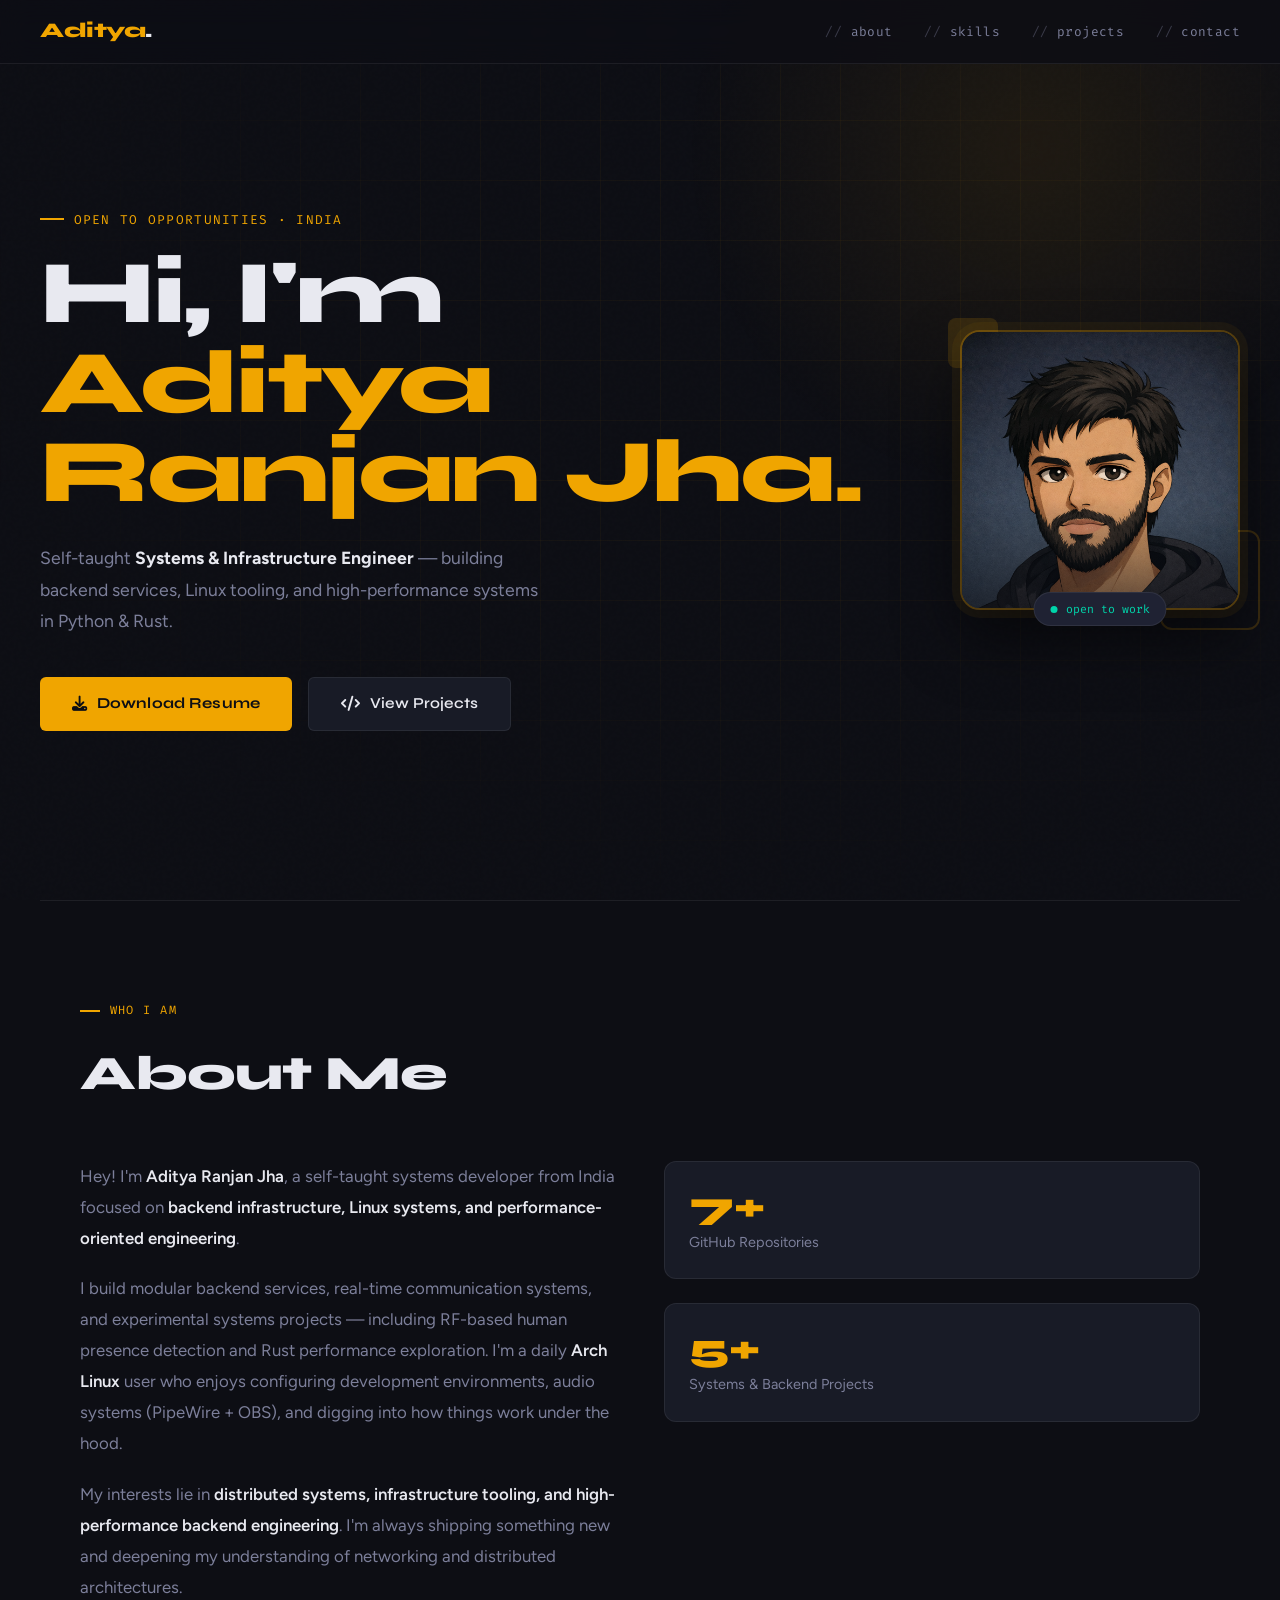
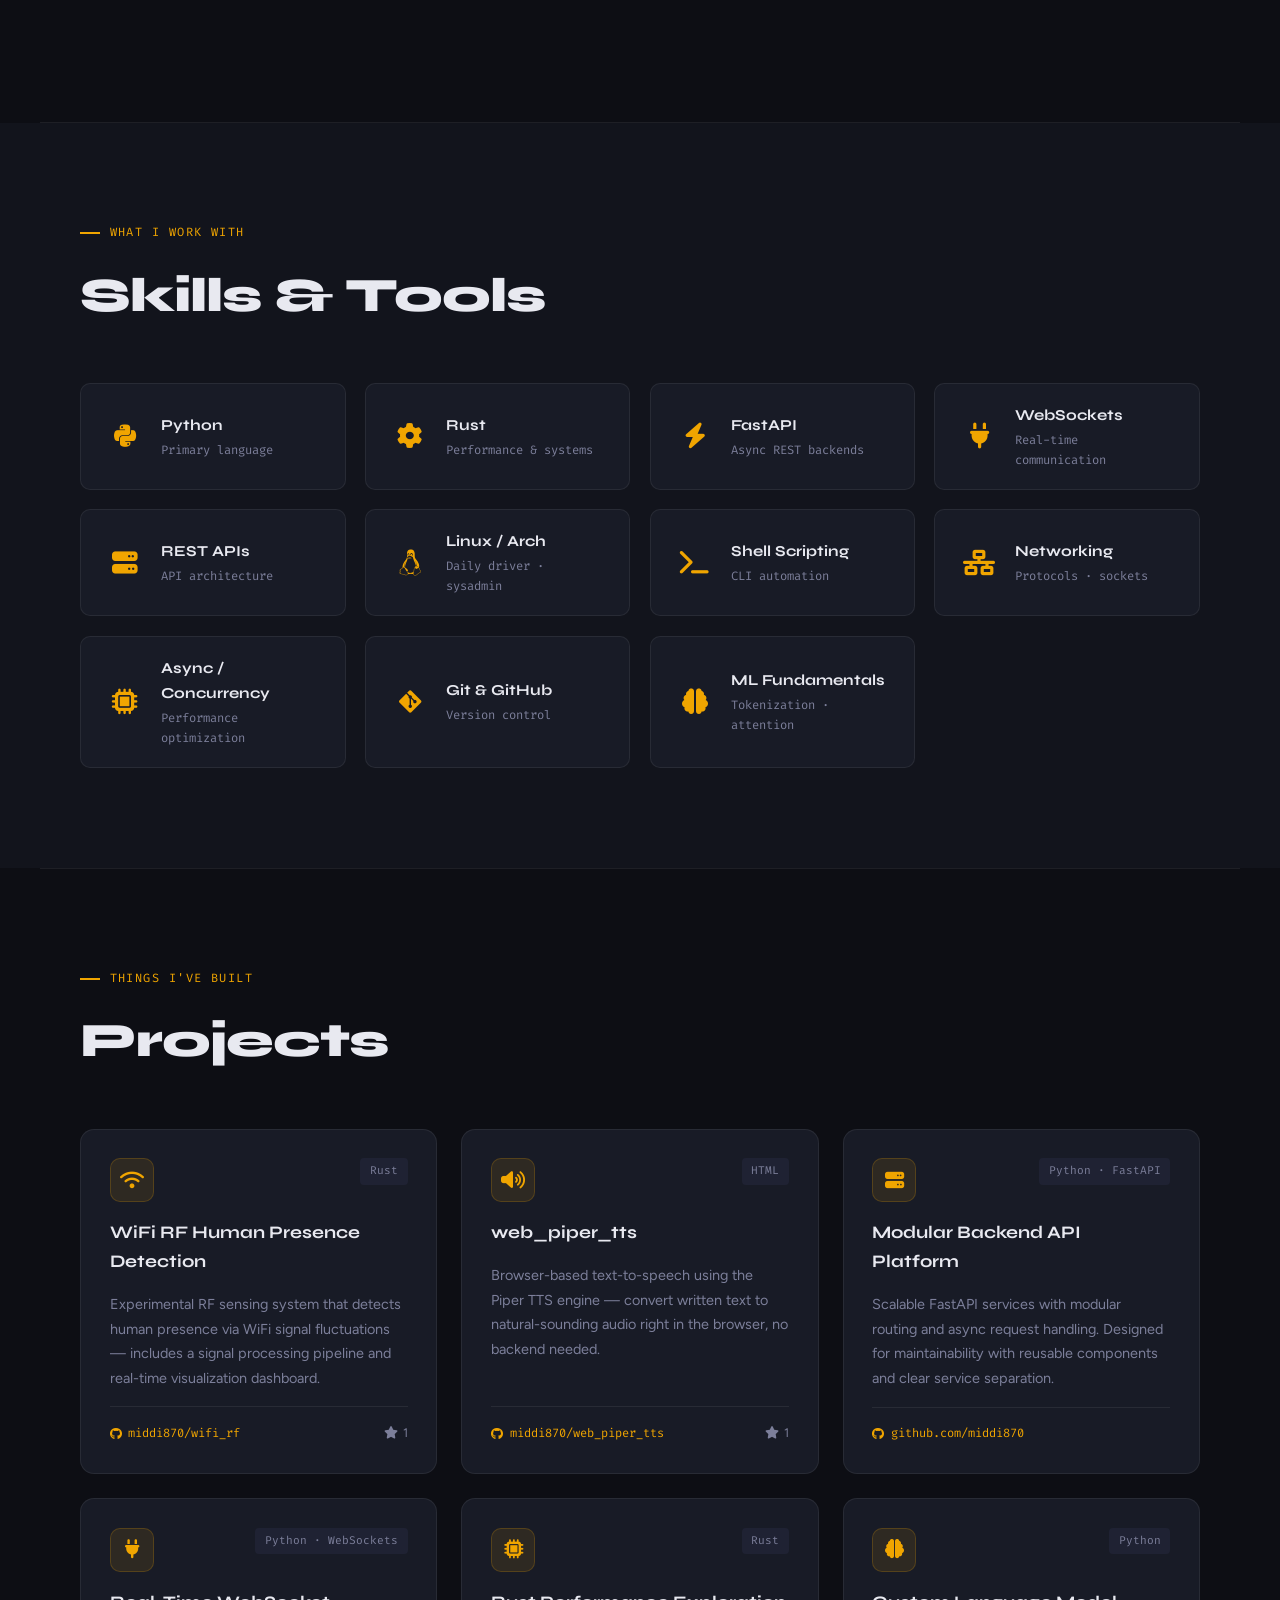
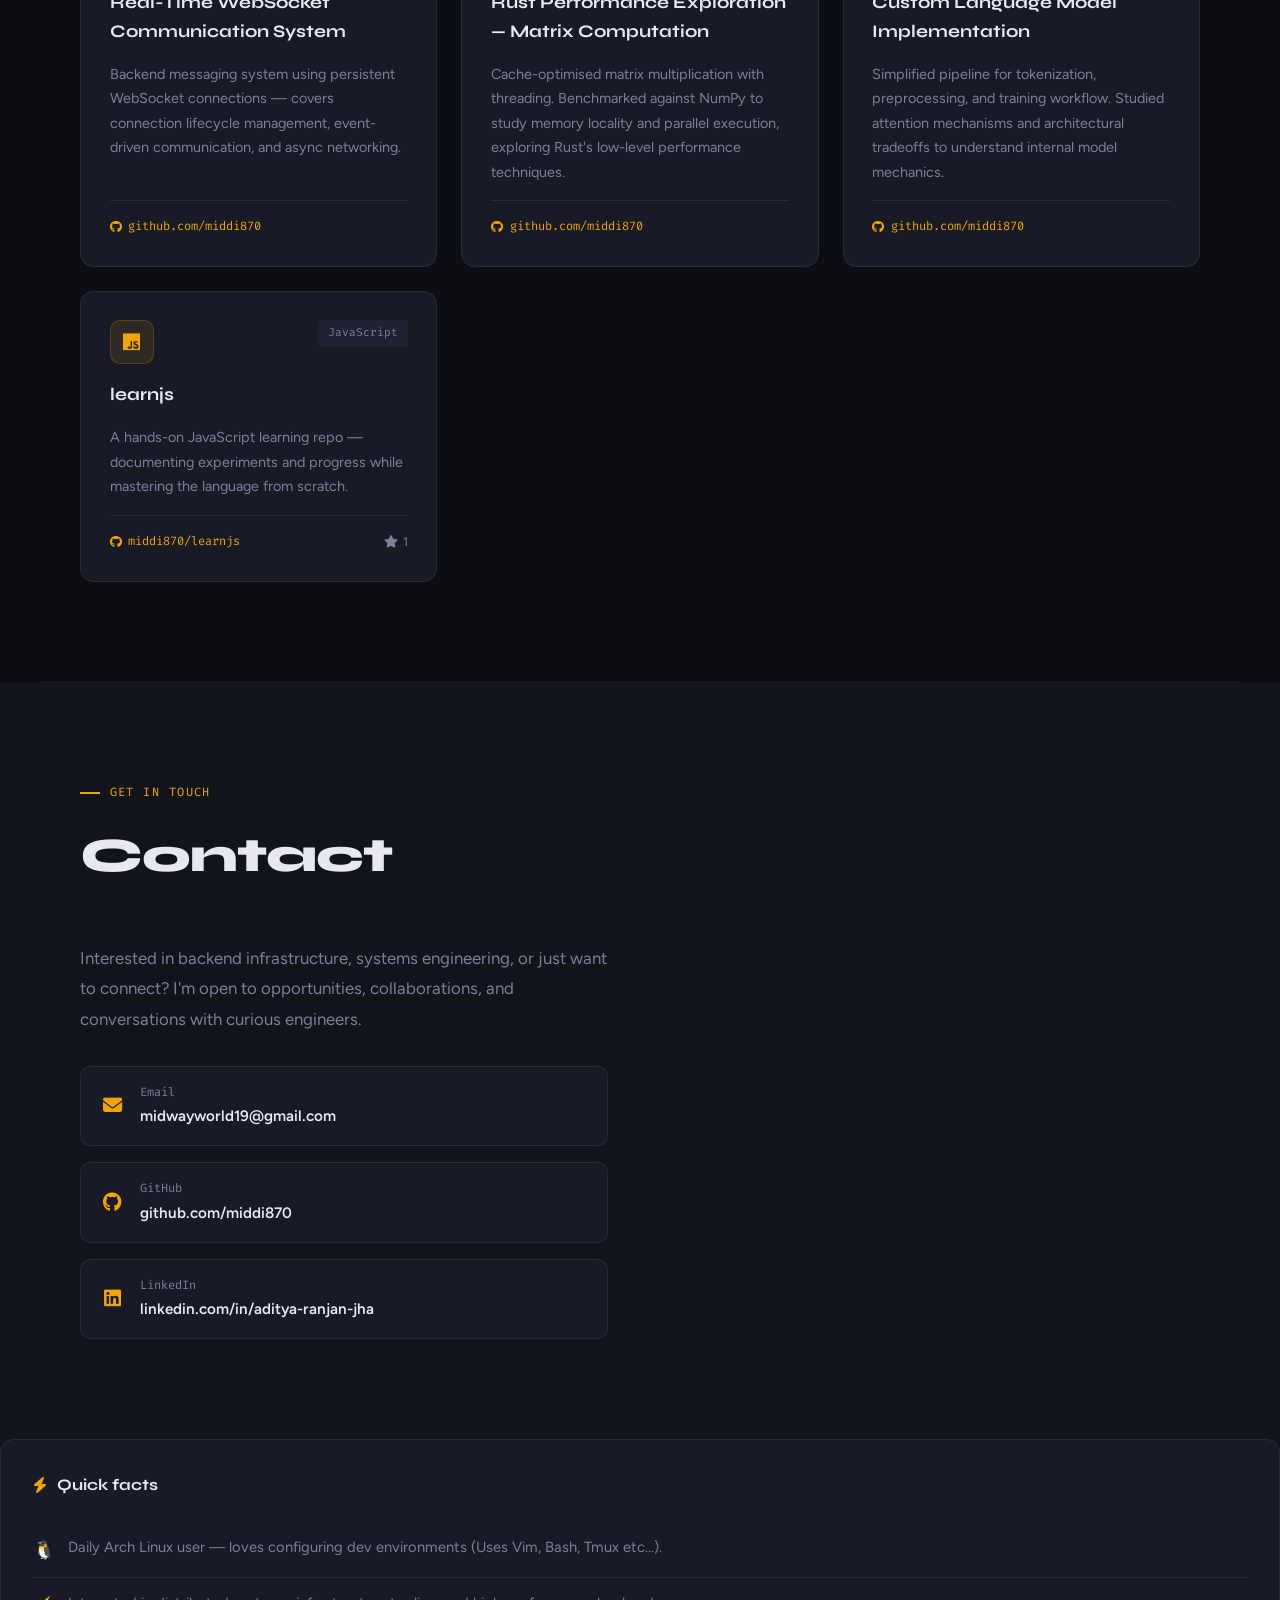
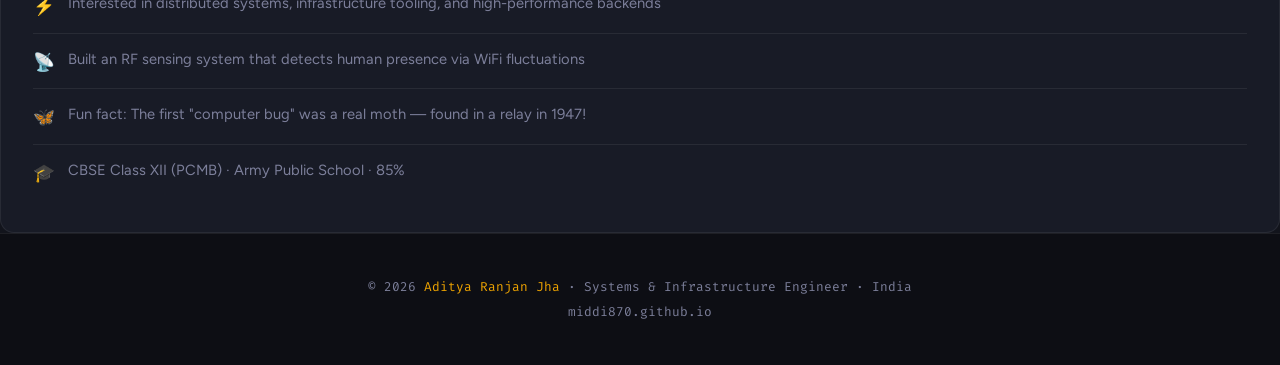
==== index.html @ e0209d47 "first commit" ====
<!DOCTYPE html>
<html lang="en">
<head>
  <meta charset="UTF-8" />
  <meta name="viewport" content="width=device-width, initial-scale=1.0" />
  <title>Aditya Ranjan Jha | Systems & Infrastructure Engineer</title>
  <link rel="icon" href="favicon.ico" />
  <meta name="description" content="Aditya Ranjan Jha - Systems & Infrastructure Engineer specialising in Python, Rust, FastAPI, Linux and backend systems." />
  <meta name="google-site-verification" content="PqTwdbq38SiQ_-vCQVxS20joux2Q7LmMdFsbvpdDiC8" />
  <link href="https://fonts.googleapis.com/css2?family=Syne:wght@400;600;700;800&family=Figtree:wght@300;400;500;600&family=Fira+Code:wght@400;500&display=swap" rel="stylesheet" />
  <link rel="stylesheet" href="https://cdnjs.cloudflare.com/ajax/libs/font-awesome/6.5.0/css/all.min.css" />
  <style>
    :root {
      --bg: #0d0e14;
      --bg2: #12141c;
      --surface: #181b26;
      --surface2: #1f2233;
      --border: rgba(255,255,255,0.07);
      --text: #e8e9f0;
      --muted: #7c7f9a;
      --accent: #f0a500;
      --accent2: #ff6b35;
      --accent3: #00d4aa;
      --glow: rgba(240,165,0,0.15);
      --font-display: 'Syne', sans-serif;
      --font-body: 'Figtree', sans-serif;
      --font-mono: 'Fira Code', monospace;
    }

    *, *::before, *::after { margin:0; padding:0; box-sizing:border-box; }

    html { scroll-behavior: smooth; scroll-padding-top: 70px; }

    body {
      font-family: var(--font-body);
      background: var(--bg);
      color: var(--text);
      overflow-x: hidden;
      line-height: 1.65;
    }

    /* ─── NOISE TEXTURE OVERLAY ─── */
    body::before {
      content: '';
      position: fixed;
      inset: 0;
      pointer-events: none;
      z-index: 0;
      background-image: url("data:image/svg+xml,%3Csvg viewBox='0 0 256 256' xmlns='http://www.w3.org/2000/svg'%3E%3Cfilter id='noise'%3E%3CfeTurbulence type='fractalNoise' baseFrequency='0.9' numOctaves='4' stitchTiles='stitch'/%3E%3C/filter%3E%3Crect width='100%25' height='100%25' filter='url(%23noise)' opacity='0.03'/%3E%3C/svg%3E");
      opacity: 0.4;
    }

    /* ─── TOPBAR ─── */
    .topbar {
      position: fixed;
      top: 0; left: 0; right: 0;
      z-index: 100;
      display: flex;
      align-items: center;
      justify-content: space-between;
      padding: 0 2.5rem;
      height: 64px;
      background: rgba(13,14,20,0.85);
      backdrop-filter: blur(14px);
      border-bottom: 1px solid var(--border);
    }

    .topbar-logo {
      font-family: var(--font-display);
      font-size: 1.3rem;
      font-weight: 800;
      color: var(--accent);
      letter-spacing: -0.5px;
    }

    .topbar-logo span { color: var(--text); }

    .topbar-nav { display: flex; gap: 2rem; }

    .topbar-nav a {
      font-family: var(--font-mono);
      font-size: 0.8rem;
      color: var(--muted);
      text-decoration: none;
      transition: color 0.2s;
      letter-spacing: 0.03em;
    }

    .topbar-nav a:hover { color: var(--accent); }

    .topbar-nav a::before { content: '// '; opacity: 0.4; }

    /* ─── HERO ─── */
    .hero {
      min-height: 100vh;
      display: flex;
      align-items: center;
      padding: 100px 2.5rem 60px;
      position: relative;
      overflow: hidden;
    }

    .hero-grid-bg {
      position: absolute;
      inset: 0;
      background-image:
        linear-gradient(rgba(240,165,0,0.04) 1px, transparent 1px),
        linear-gradient(90deg, rgba(240,165,0,0.04) 1px, transparent 1px);
      background-size: 60px 60px;
      mask-image: radial-gradient(ellipse at 60% 40%, black 30%, transparent 75%);
    }

    .hero-glow {
      position: absolute;
      width: 700px;
      height: 700px;
      border-radius: 50%;
      background: radial-gradient(circle, rgba(240,165,0,0.08) 0%, transparent 70%);
      top: -200px;
      right: -100px;
      pointer-events: none;
    }

    .hero-inner {
      max-width: 1200px;
      margin: 0 auto;
      display: grid;
      grid-template-columns: 1fr auto;
      gap: 4rem;
      align-items: center;
      width: 100%;
      position: relative;
      z-index: 1;
    }

    .hero-tag {
      font-family: var(--font-mono);
      font-size: 0.8rem;
      color: var(--accent);
      letter-spacing: 0.1em;
      text-transform: uppercase;
      margin-bottom: 1.2rem;
      display: flex;
      align-items: center;
      gap: 0.6rem;
    }

    .hero-tag::before {
      content: '';
      display: inline-block;
      width: 24px;
      height: 2px;
      background: var(--accent);
    }

    .hero h1 {
      font-family: var(--font-display);
      font-size: clamp(3.5rem, 7vw, 6.5rem);
      font-weight: 800;
      line-height: 1;
      letter-spacing: -2px;
      margin-bottom: 1.5rem;
    }

    .hero h1 .name-line {
      display: block;
      color: var(--text);
    }

    .hero h1 .accent-line {
      display: block;
      color: var(--accent);
      position: relative;
    }

    .hero-desc {
      font-size: 1.1rem;
      color: var(--muted);
      max-width: 500px;
      line-height: 1.8;
      margin-bottom: 2.5rem;
    }

    .hero-ctas {
      display: flex;
      gap: 1rem;
      flex-wrap: wrap;
    }

    .btn-primary {
      display: inline-flex;
      align-items: center;
      gap: 0.6rem;
      padding: 0.85rem 2rem;
      background: var(--accent);
      color: #0d0e14;
      font-family: var(--font-display);
      font-weight: 700;
      font-size: 0.95rem;
      border-radius: 6px;
      text-decoration: none;
      transition: all 0.25s;
      letter-spacing: 0.01em;
    }

    .btn-primary:hover {
      background: #ffb820;
      transform: translateY(-2px);
      box-shadow: 0 8px 24px rgba(240,165,0,0.3);
    }

    .btn-secondary {
      display: inline-flex;
      align-items: center;
      gap: 0.6rem;
      padding: 0.85rem 2rem;
      border: 1px solid var(--border);
      color: var(--text);
      font-family: var(--font-display);
      font-weight: 600;
      font-size: 0.95rem;
      border-radius: 6px;
      text-decoration: none;
      transition: all 0.25s;
      background: var(--surface);
    }

    .btn-secondary:hover {
      border-color: var(--accent);
      color: var(--accent);
      transform: translateY(-2px);
    }

    /* ─── PROFILE PHOTO ─── */
    .hero-photo-wrap {
      position: relative;
      flex-shrink: 0;
    }

    .hero-photo-frame {
      width: 280px;
      height: 280px;
      border-radius: 20px;
      position: relative;
      overflow: hidden;
      border: 2px solid rgba(240,165,0,0.3);
      box-shadow: 0 0 0 8px rgba(240,165,0,0.05), 0 30px 60px rgba(0,0,0,0.5);
    }

    .hero-photo-frame::after {
      content: '';
      position: absolute;
      inset: 0;
      background: linear-gradient(to bottom, transparent 60%, rgba(13,14,20,0.6));
    }

    .hero-photo-frame img {
      width: 100%;
      height: 100%;
      object-fit: cover;
      object-position: top;
    }

    .photo-decoration {
      position: absolute;
      width: 100px;
      height: 100px;
      border: 2px solid rgba(240,165,0,0.2);
      border-radius: 12px;
      bottom: -20px;
      right: -20px;
      z-index: -1;
    }

    .photo-decoration2 {
      position: absolute;
      width: 50px;
      height: 50px;
      background: var(--accent);
      border-radius: 8px;
      top: -12px;
      left: -12px;
      opacity: 0.15;
      z-index: -1;
    }

    .status-badge {
      position: absolute;
      bottom: -16px;
      left: 50%;
      transform: translateX(-50%);
      background: var(--surface2);
      border: 1px solid var(--border);
      border-radius: 20px;
      padding: 0.4rem 1rem;
      font-family: var(--font-mono);
      font-size: 0.72rem;
      color: var(--accent3);
      white-space: nowrap;
      display: flex;
      align-items: center;
      gap: 0.5rem;
      z-index: 2;
    }

    .status-dot {
      width: 7px;
      height: 7px;
      border-radius: 50%;
      background: var(--accent3);
      animation: pulse 2s infinite;
    }

    @keyframes pulse {
      0%, 100% { opacity: 1; transform: scale(1); }
      50% { opacity: 0.5; transform: scale(1.3); }
    }

    /* ─── SECTION COMMON ─── */
    .section {
      max-width: 1200px;
      margin: 0 auto;
      padding: 100px 2.5rem;
      position: relative;
      z-index: 1;
    }

    .section-label {
      font-family: var(--font-mono);
      font-size: 0.75rem;
      letter-spacing: 0.12em;
      text-transform: uppercase;
      color: var(--accent);
      margin-bottom: 0.8rem;
      display: flex;
      align-items: center;
      gap: 0.6rem;
    }

    .section-label::before {
      content: '';
      display: inline-block;
      width: 20px;
      height: 2px;
      background: var(--accent);
    }

    .section-title {
      font-family: var(--font-display);
      font-size: clamp(2rem, 4vw, 3rem);
      font-weight: 800;
      letter-spacing: -1px;
      margin-bottom: 3rem;
      color: var(--text);
    }

    /* ─── DIVIDER ─── */
    .divider {
      border: none;
      border-top: 1px solid var(--border);
      max-width: 1200px;
      margin: 0 auto;
    }

    /* ─── ABOUT ─── */
    .about-grid {
      display: grid;
      grid-template-columns: 1fr 1fr;
      gap: 3rem;
      align-items: start;
    }

    .about-text p {
      color: var(--muted);
      font-size: 1.05rem;
      line-height: 1.85;
      margin-bottom: 1.2rem;
    }

    .about-text p strong { color: var(--text); font-weight: 600; }

    .about-stats {
      display: flex;
      flex-direction: column;
      gap: 1.5rem;
    }

    .stat-card {
      background: var(--surface);
      border: 1px solid var(--border);
      border-radius: 12px;
      padding: 1.5rem;
      transition: border-color 0.25s;
    }

    .stat-card:hover { border-color: rgba(240,165,0,0.3); }

    .stat-number {
      font-family: var(--font-display);
      font-size: 2.5rem;
      font-weight: 800;
      color: var(--accent);
      letter-spacing: -1px;
      line-height: 1;
      margin-bottom: 0.3rem;
    }

    .stat-label {
      font-size: 0.9rem;
      color: var(--muted);
    }

    /* ─── SKILLS ─── */
    .skills-section { background: var(--bg2); }

    .skills-wrapper {
      max-width: 1200px;
      margin: 0 auto;
      padding: 100px 2.5rem;
      position: relative;
      z-index: 1;
    }

    .skills-grid {
      display: grid;
      grid-template-columns: repeat(auto-fill, minmax(220px, 1fr));
      gap: 1.2rem;
    }

    .skill-pill {
      background: var(--surface);
      border: 1px solid var(--border);
      border-radius: 10px;
      padding: 1.2rem 1.5rem;
      display: flex;
      align-items: center;
      gap: 1rem;
      transition: all 0.25s;
      cursor: default;
    }

    .skill-pill:hover {
      border-color: var(--accent);
      background: var(--surface2);
      transform: translateY(-3px);
      box-shadow: 0 8px 20px rgba(0,0,0,0.3);
    }

    .skill-icon {
      font-size: 1.6rem;
      width: 40px;
      text-align: center;
      flex-shrink: 0;
      color: var(--accent);
    }

    .skill-info {}

    .skill-name {
      font-family: var(--font-display);
      font-weight: 700;
      font-size: 0.95rem;
      margin-bottom: 0.1rem;
    }

    .skill-sub {
      font-size: 0.76rem;
      color: var(--muted);
      font-family: var(--font-mono);
    }

    /* ─── PROJECTS ─── */
    .projects-grid {
      display: grid;
      grid-template-columns: repeat(auto-fill, minmax(340px, 1fr));
      gap: 1.5rem;
    }

    .project-card {
      background: var(--surface);
      border: 1px solid var(--border);
      border-radius: 14px;
      padding: 1.8rem;
      text-decoration: none;
      color: inherit;
      display: flex;
      flex-direction: column;
      gap: 1rem;
      transition: all 0.25s;
      position: relative;
      overflow: hidden;
    }

    .project-card::before {
      content: '';
      position: absolute;
      top: 0; left: 0; right: 0;
      height: 3px;
      background: var(--accent);
      transform: scaleX(0);
      transform-origin: left;
      transition: transform 0.3s;
    }

    .project-card:hover {
      border-color: rgba(240,165,0,0.25);
      transform: translateY(-5px);
      box-shadow: 0 20px 40px rgba(0,0,0,0.4);
    }

    .project-card:hover::before { transform: scaleX(1); }

    .project-card-top {
      display: flex;
      align-items: flex-start;
      justify-content: space-between;
      gap: 1rem;
    }

    .project-icon {
      width: 44px;
      height: 44px;
      background: rgba(240,165,0,0.1);
      border: 1px solid rgba(240,165,0,0.2);
      border-radius: 10px;
      display: flex;
      align-items: center;
      justify-content: center;
      font-size: 1.2rem;
      color: var(--accent);
      flex-shrink: 0;
    }

    .project-lang {
      font-family: var(--font-mono);
      font-size: 0.7rem;
      color: var(--muted);
      background: var(--surface2);
      padding: 0.25rem 0.6rem;
      border-radius: 4px;
      align-self: flex-start;
    }

    .project-name {
      font-family: var(--font-display);
      font-size: 1.1rem;
      font-weight: 700;
      color: var(--text);
    }

    .project-desc {
      font-size: 0.9rem;
      color: var(--muted);
      line-height: 1.7;
      flex: 1;
    }

    .project-footer {
      display: flex;
      align-items: center;
      justify-content: space-between;
      padding-top: 1rem;
      border-top: 1px solid var(--border);
    }

    .project-link-label {
      font-family: var(--font-mono);
      font-size: 0.75rem;
      color: var(--accent);
      display: flex;
      align-items: center;
      gap: 0.4rem;
    }

    .project-stars {
      font-size: 0.78rem;
      color: var(--muted);
      display: flex;
      align-items: center;
      gap: 0.3rem;
    }

    /* ─── CONTACT ─── */
    .contact-section {
      background: var(--bg2);
    }

    .contact-wrapper {
      max-width: 1200px;
      margin: 0 auto;
      padding: 100px 2.5rem;
      position: relative;
      z-index: 1;
    }

    .contact-grid {
      display: grid;
      grid-template-columns: 1fr 1fr;
      gap: 4rem;
      align-items: start;
    }

    .contact-left p {
      color: var(--muted);
      font-size: 1.05rem;
      line-height: 1.8;
      margin-bottom: 2rem;
    }

    .contact-links {
      display: flex;
      flex-direction: column;
      gap: 1rem;
    }

    .contact-link {
      display: flex;
      align-items: center;
      gap: 1rem;
      padding: 1rem 1.2rem;
      background: var(--surface);
      border: 1px solid var(--border);
      border-radius: 10px;
      text-decoration: none;
      color: var(--text);
      transition: all 0.25s;
    }

    .contact-link:hover {
      border-color: var(--accent);
      color: var(--accent);
      transform: translateX(5px);
    }

    .contact-link i {
      font-size: 1.2rem;
      width: 24px;
      text-align: center;
      color: var(--accent);
    }

    .contact-link-info {}

    .contact-link-label {
      font-size: 0.75rem;
      font-family: var(--font-mono);
      color: var(--muted);
      margin-bottom: 0.1rem;
    }

    .contact-link-value {
      font-weight: 600;
      font-size: 0.95rem;
    }

    .contact-right {}

    .fun-facts {
      background: var(--surface);
      border: 1px solid var(--border);
      border-radius: 14px;
      padding: 2rem;
    }

    .fun-facts h3 {
      font-family: var(--font-display);
      font-size: 1rem;
      margin-bottom: 1.5rem;
      color: var(--text);
      display: flex;
      align-items: center;
      gap: 0.6rem;
    }

    .fun-facts h3 i { color: var(--accent); }

    .fact-item {
      display: flex;
      align-items: flex-start;
      gap: 0.8rem;
      padding: 0.8rem 0;
      border-bottom: 1px solid var(--border);
      font-size: 0.92rem;
      color: var(--muted);
    }

    .fact-item:last-child { border-bottom: none; }

    .fact-emoji { font-size: 1.1rem; flex-shrink: 0; }

    /* ─── FOOTER ─── */
    footer {
      border-top: 1px solid var(--border);
      padding: 2.5rem;
      text-align: center;
      background: var(--bg);
      position: relative;
      z-index: 1;
    }

    footer p {
      font-family: var(--font-mono);
      font-size: 0.8rem;
      color: var(--muted);
      line-height: 2;
    }

    footer a { color: var(--accent); text-decoration: none; }

    /* ─── BACK TO TOP ─── */
    .btt {
      position: fixed;
      bottom: 2rem;
      right: 2rem;
      width: 44px;
      height: 44px;
      background: var(--surface2);
      border: 1px solid var(--border);
      color: var(--accent);
      border-radius: 8px;
      display: flex;
      align-items: center;
      justify-content: center;
      cursor: pointer;
      opacity: 0;
      transform: translateY(10px);
      transition: all 0.3s;
      z-index: 99;
      font-size: 1rem;
    }

    .btt.visible { opacity: 1; transform: translateY(0); }
    .btt:hover { background: var(--accent); color: #0d0e14; }

    /* ─── ANIMATIONS ─── */
    @keyframes fadeUp {
      from { opacity: 0; transform: translateY(25px); }
      to { opacity: 1; transform: translateY(0); }
    }

    .hero-inner { animation: fadeUp 0.8s ease-out both; }
    .hero-photo-wrap { animation: fadeUp 0.8s 0.15s ease-out both; }

    /* ─── RESPONSIVE ─── */
    @media (max-width: 900px) {
      .hero-inner { grid-template-columns: 1fr; }
      .hero-photo-wrap { display: flex; justify-content: center; order: -1; }
      .hero h1 { font-size: clamp(2.5rem, 8vw, 4rem); }
      .about-grid, .contact-grid { grid-template-columns: 1fr; }
      .topbar-nav { gap: 1rem; }
    }

    @media (max-width: 600px) {
      .topbar { padding: 0 1.2rem; }
      .section, .skills-wrapper, .contact-wrapper { padding: 70px 1.2rem; }
      .hero { padding: 90px 1.2rem 50px; }
      .projects-grid { grid-template-columns: 1fr; }
      .topbar-nav a { font-size: 0.72rem; }
      .hero-photo-frame { width: 220px; height: 220px; }
    }
  </style>
</head>
<body>

<!-- ─── TOPBAR ─── -->
<header class="topbar">
  <div class="topbar-logo">Aditya<span>.</span></div>
  <nav class="topbar-nav">
    <a href="#about">about</a>
    <a href="#skills">skills</a>
    <a href="#projects">projects</a>
    <a href="#contact">contact</a>
  </nav>
</header>

<!-- ─── HERO ─── -->
<section class="hero">
  <div class="hero-grid-bg"></div>
  <div class="hero-glow"></div>
  <div class="hero-inner">
    <div class="hero-text">
      <div class="hero-tag">Open to opportunities · India</div>
      <h1>
        <span class="name-line">Hi, I'm</span>
        <span class="accent-line">Aditya Ranjan Jha.</span>
      </h1>
      <p class="hero-desc">
        Self-taught <strong style="color:var(--text)">Systems & Infrastructure Engineer</strong> — building backend services, 
        Linux tooling, and high-performance systems in Python & Rust.
      </p>
      <div class="hero-ctas">
        <a href="public/aditya_ranjan_jha_resume_clean.pdf" download class="btn-primary">
          <i class="fas fa-download"></i> Download Resume
        </a>
        <a href="#projects" class="btn-secondary">
          <i class="fas fa-code"></i> View Projects
        </a>
      </div>
    </div>
    <div class="hero-photo-wrap">
      <div class="photo-decoration2"></div>
      <div class="hero-photo-frame">
        <img src="public/img/profile.png" alt="Aditya's profile photo" />
      </div>
      <div class="photo-decoration"></div>
      <div class="status-badge">
        <div class="status-dot"></div>
        open to work
      </div>
    </div>
  </div>
</section>

<hr class="divider" />

<!-- ─── ABOUT ─── -->
<div class="section" id="about">
  <div class="section-label">Who I am</div>
  <h2 class="section-title">About Me</h2>
  <div class="about-grid">
    <div class="about-text">
      <p>
        Hey! I'm <strong>Aditya Ranjan Jha</strong>, a self-taught systems developer from India focused on 
        <strong>backend infrastructure, Linux systems, and performance-oriented engineering</strong>.
      </p>
      <p>
        I build modular backend services, real-time communication systems, and experimental systems projects — 
        including RF-based human presence detection and Rust performance exploration. I'm a daily <strong>Arch Linux</strong> user 
        who enjoys configuring development environments, audio systems (PipeWire + OBS), and digging into how things work under the hood.
      </p>
      <p>
        My interests lie in <strong>distributed systems, infrastructure tooling, and high-performance backend engineering</strong>.
        I'm always shipping something new and deepening my understanding of networking and distributed architectures.
      </p>
    </div>
    <div class="about-stats">
      <div class="stat-card">
        <div class="stat-number">7+</div>
        <div class="stat-label">GitHub Repositories</div>
      </div>
      <div class="stat-card">
        <div class="stat-number">5+</div>
        <div class="stat-label">Systems & Backend Projects</div>
      </div>
    </div>
  </div>
</div>

<hr class="divider" />

<!-- ─── SKILLS ─── -->
<div class="skills-section" id="skills">
  <div class="skills-wrapper">
    <div class="section-label">What I work with</div>
    <h2 class="section-title">Skills & Tools</h2>
    <div class="skills-grid">
      <div class="skill-pill">
        <div class="skill-icon"><i class="fab fa-python"></i></div>
        <div class="skill-info">
          <div class="skill-name">Python</div>
          <div class="skill-sub">Primary language</div>
        </div>
      </div>
      <div class="skill-pill">
        <div class="skill-icon"><i class="fas fa-gear"></i></div>
        <div class="skill-info">
          <div class="skill-name">Rust</div>
          <div class="skill-sub">Performance & systems</div>
        </div>
      </div>
      <div class="skill-pill">
        <div class="skill-icon"><i class="fas fa-bolt"></i></div>
        <div class="skill-info">
          <div class="skill-name">FastAPI</div>
          <div class="skill-sub">Async REST backends</div>
        </div>
      </div>
      <div class="skill-pill">
        <div class="skill-icon"><i class="fas fa-plug"></i></div>
        <div class="skill-info">
          <div class="skill-name">WebSockets</div>
          <div class="skill-sub">Real-time communication</div>
        </div>
      </div>
      <div class="skill-pill">
        <div class="skill-icon"><i class="fas fa-server"></i></div>
        <div class="skill-info">
          <div class="skill-name">REST APIs</div>
          <div class="skill-sub">API architecture</div>
        </div>
      </div>
      <div class="skill-pill">
        <div class="skill-icon"><i class="fab fa-linux"></i></div>
        <div class="skill-info">
          <div class="skill-name">Linux / Arch</div>
          <div class="skill-sub">Daily driver · sysadmin</div>
        </div>
      </div>
      <div class="skill-pill">
        <div class="skill-icon"><i class="fas fa-terminal"></i></div>
        <div class="skill-info">
          <div class="skill-name">Shell Scripting</div>
          <div class="skill-sub">CLI automation</div>
        </div>
      </div>
      <div class="skill-pill">
        <div class="skill-icon"><i class="fas fa-network-wired"></i></div>
        <div class="skill-info">
          <div class="skill-name">Networking</div>
          <div class="skill-sub">Protocols · sockets</div>
        </div>
      </div>
      <div class="skill-pill">
        <div class="skill-icon"><i class="fas fa-microchip"></i></div>
        <div class="skill-info">
          <div class="skill-name">Async / Concurrency</div>
          <div class="skill-sub">Performance optimization</div>
        </div>
      </div>
      <div class="skill-pill">
        <div class="skill-icon"><i class="fab fa-git-alt"></i></div>
        <div class="skill-info">
          <div class="skill-name">Git & GitHub</div>
          <div class="skill-sub">Version control</div>
        </div>
      </div>
      <div class="skill-pill">
        <div class="skill-icon"><i class="fas fa-brain"></i></div>
        <div class="skill-info">
          <div class="skill-name">ML Fundamentals</div>
          <div class="skill-sub">Tokenization · attention</div>
        </div>
      </div>
    </div>
  </div>
</div>

<hr class="divider" />

<!-- ─── PROJECTS ─── -->
<div class="section" id="projects">
  <div class="section-label">Things I've built</div>
  <h2 class="section-title">Projects</h2>
  <div class="projects-grid">

    <a class="project-card" href="https://github.com/middi870/wifi_rf" target="_blank" rel="noopener">
      <div class="project-card-top">
        <div class="project-icon"><i class="fas fa-wifi"></i></div>
        <span class="project-lang">Rust</span>
      </div>
      <div class="project-name">WiFi RF Human Presence Detection</div>
      <div class="project-desc">Experimental RF sensing system that detects human presence via WiFi signal fluctuations — includes a signal processing pipeline and real-time visualization dashboard.</div>
      <div class="project-footer">
        <span class="project-link-label"><i class="fab fa-github"></i> middi870/wifi_rf</span>
        <span class="project-stars"><i class="fas fa-star"></i> 1</span>
      </div>
    </a>

    <a class="project-card" href="https://github.com/middi870/web_piper_tts" target="_blank" rel="noopener">
      <div class="project-card-top">
        <div class="project-icon"><i class="fas fa-volume-high"></i></div>
        <span class="project-lang">HTML</span>
      </div>
      <div class="project-name">web_piper_tts</div>
      <div class="project-desc">Browser-based text-to-speech using the Piper TTS engine — convert written text to natural-sounding audio right in the browser, no backend needed.</div>
      <div class="project-footer">
        <span class="project-link-label"><i class="fab fa-github"></i> middi870/web_piper_tts</span>
        <span class="project-stars"><i class="fas fa-star"></i> 1</span>
      </div>
    </a>

    <a class="project-card" href="https://github.com/middi870" target="_blank" rel="noopener">
      <div class="project-card-top">
        <div class="project-icon"><i class="fas fa-server"></i></div>
        <span class="project-lang">Python · FastAPI</span>
      </div>
      <div class="project-name">Modular Backend API Platform</div>
      <div class="project-desc">Scalable FastAPI services with modular routing and async request handling. Designed for maintainability with reusable components and clear service separation.</div>
      <div class="project-footer">
        <span class="project-link-label"><i class="fab fa-github"></i> github.com/middi870</span>
      </div>
    </a>

    <a class="project-card" href="https://github.com/middi870" target="_blank" rel="noopener">
      <div class="project-card-top">
        <div class="project-icon"><i class="fas fa-plug"></i></div>
        <span class="project-lang">Python · WebSockets</span>
      </div>
      <div class="project-name">Real-Time WebSocket Communication System</div>
      <div class="project-desc">Backend messaging system using persistent WebSocket connections — covers connection lifecycle management, event-driven communication, and async networking.</div>
      <div class="project-footer">
        <span class="project-link-label"><i class="fab fa-github"></i> github.com/middi870</span>
      </div>
    </a>

    <a class="project-card" href="https://github.com/middi870" target="_blank" rel="noopener">
      <div class="project-card-top">
        <div class="project-icon"><i class="fas fa-microchip"></i></div>
        <span class="project-lang">Rust</span>
      </div>
      <div class="project-name">Rust Performance Exploration — Matrix Computation</div>
      <div class="project-desc">Cache-optimised matrix multiplication with threading. Benchmarked against NumPy to study memory locality and parallel execution, exploring Rust's low-level performance techniques.</div>
      <div class="project-footer">
        <span class="project-link-label"><i class="fab fa-github"></i> github.com/middi870</span>
      </div>
    </a>

    <a class="project-card" href="https://github.com/middi870" target="_blank" rel="noopener">
      <div class="project-card-top">
        <div class="project-icon"><i class="fas fa-brain"></i></div>
        <span class="project-lang">Python</span>
      </div>
      <div class="project-name">Custom Language Model Implementation</div>
      <div class="project-desc">Simplified pipeline for tokenization, preprocessing, and training workflow. Studied attention mechanisms and architectural tradeoffs to understand internal model mechanics.</div>
      <div class="project-footer">
        <span class="project-link-label"><i class="fab fa-github"></i> github.com/middi870</span>
      </div>
    </a>

    <a class="project-card" href="https://github.com/middi870/learnjs" target="_blank" rel="noopener">
      <div class="project-card-top">
        <div class="project-icon"><i class="fab fa-js"></i></div>
        <span class="project-lang">JavaScript</span>
      </div>
      <div class="project-name">learnjs</div>
      <div class="project-desc">A hands-on JavaScript learning repo — documenting experiments and progress while mastering the language from scratch.</div>
      <div class="project-footer">
        <span class="project-link-label"><i class="fab fa-github"></i> middi870/learnjs</span>
        <span class="project-stars"><i class="fas fa-star"></i> 1</span>
      </div>
    </a>

  </div>
</div>

<hr class="divider" />

<!-- ─── CONTACT ─── -->
<div class="contact-section" id="contact">
  <div class="contact-wrapper">
    <div class="section-label">Get in touch</div>
    <h2 class="section-title">Contact</h2>
    <div class="contact-grid">
      <div class="contact-left">
        <p>
          Interested in backend infrastructure, systems engineering, or just want to connect?
          I'm open to opportunities, collaborations, and conversations with curious engineers.
        </p>
        <div class="contact-links">
          <a class="contact-link" href="mailto:midwayworld19@gmail.com">
            <i class="fas fa-envelope"></i>
            <div class="contact-link-info">
              <div class="contact-link-label">Email</div>
              <div class="contact-link-value">midwayworld19@gmail.com</div>
            </div>
          </a>
          <a class="contact-link" href="https://github.com/middi870" target="_blank" rel="noopener">
            <i class="fab fa-github"></i>
            <div class="contact-link-info">
              <div class="contact-link-label">GitHub</div>
              <div class="contact-link-value">github.com/middi870</div>
            </div>
          </a>
          <a class="contact-link" href="https://linkedin.com/in/aditya-ranjan-jha" target="_blank" rel="noopener">
            <i class="fab fa-linkedin"></i>
            <div class="contact-link-info">
              <div class="contact-link-label">LinkedIn</div>
              <div class="contact-link-value">linkedin.com/in/aditya-ranjan-jha</div>
            </div>
          </a>
        </div>
            </div>
          </a>
        </div>
      </div>
      <div class="contact-right">
        <div class="fun-facts">
          <h3><i class="fas fa-bolt"></i> Quick facts</h3>
          <div class="fact-item">
            <span class="fact-emoji">🐧</span>
            <span>Daily Arch Linux user — loves configuring dev environments (Uses Vim, Bash, Tmux etc...).</span>
          </div>
          <div class="fact-item">
            <span class="fact-emoji">⚡</span>
            <span>Interested in distributed systems, infrastructure tooling, and high-performance backends</span>
          </div>
          <div class="fact-item">
            <span class="fact-emoji">📡</span>
            <span>Built an RF sensing system that detects human presence via WiFi fluctuations</span>
          </div>
          <div class="fact-item">
            <span class="fact-emoji">🦋</span>
            <span>Fun fact: The first "computer bug" was a real moth — found in a relay in 1947!</span>
          </div>
          <div class="fact-item">
            <span class="fact-emoji">🎓</span>
            <span>CBSE Class XII (PCMB) · Army Public School · 85%</span>
          </div>
        </div>
      </div>
    </div>
  </div>
</div>

<!-- ─── FOOTER ─── -->
<footer>
  <p>&copy; 2026 <a href="https://github.com/middi870">Aditya Ranjan Jha</a> · Systems & Infrastructure Engineer · India</p>
  <p>middi870.github.io</p>
</footer>

<!-- ─── BACK TO TOP ─── -->
<button class="btt" id="btt" onclick="window.scrollTo({top:0,behavior:'smooth'})" aria-label="Back to top">
  <i class="fas fa-arrow-up"></i>
</button>

<script>
  window.addEventListener('scroll', () => {
    document.getElementById('btt').classList.toggle('visible', window.scrollY > 400);
  });
  document.querySelectorAll('a[href^="#"]').forEach(a => {
    a.addEventListener('click', e => {
      const target = document.querySelector(a.getAttribute('href'));
      if (target) { e.preventDefault(); target.scrollIntoView({ behavior: 'smooth' }); }
    });
  });
</script>
</body>
</html>
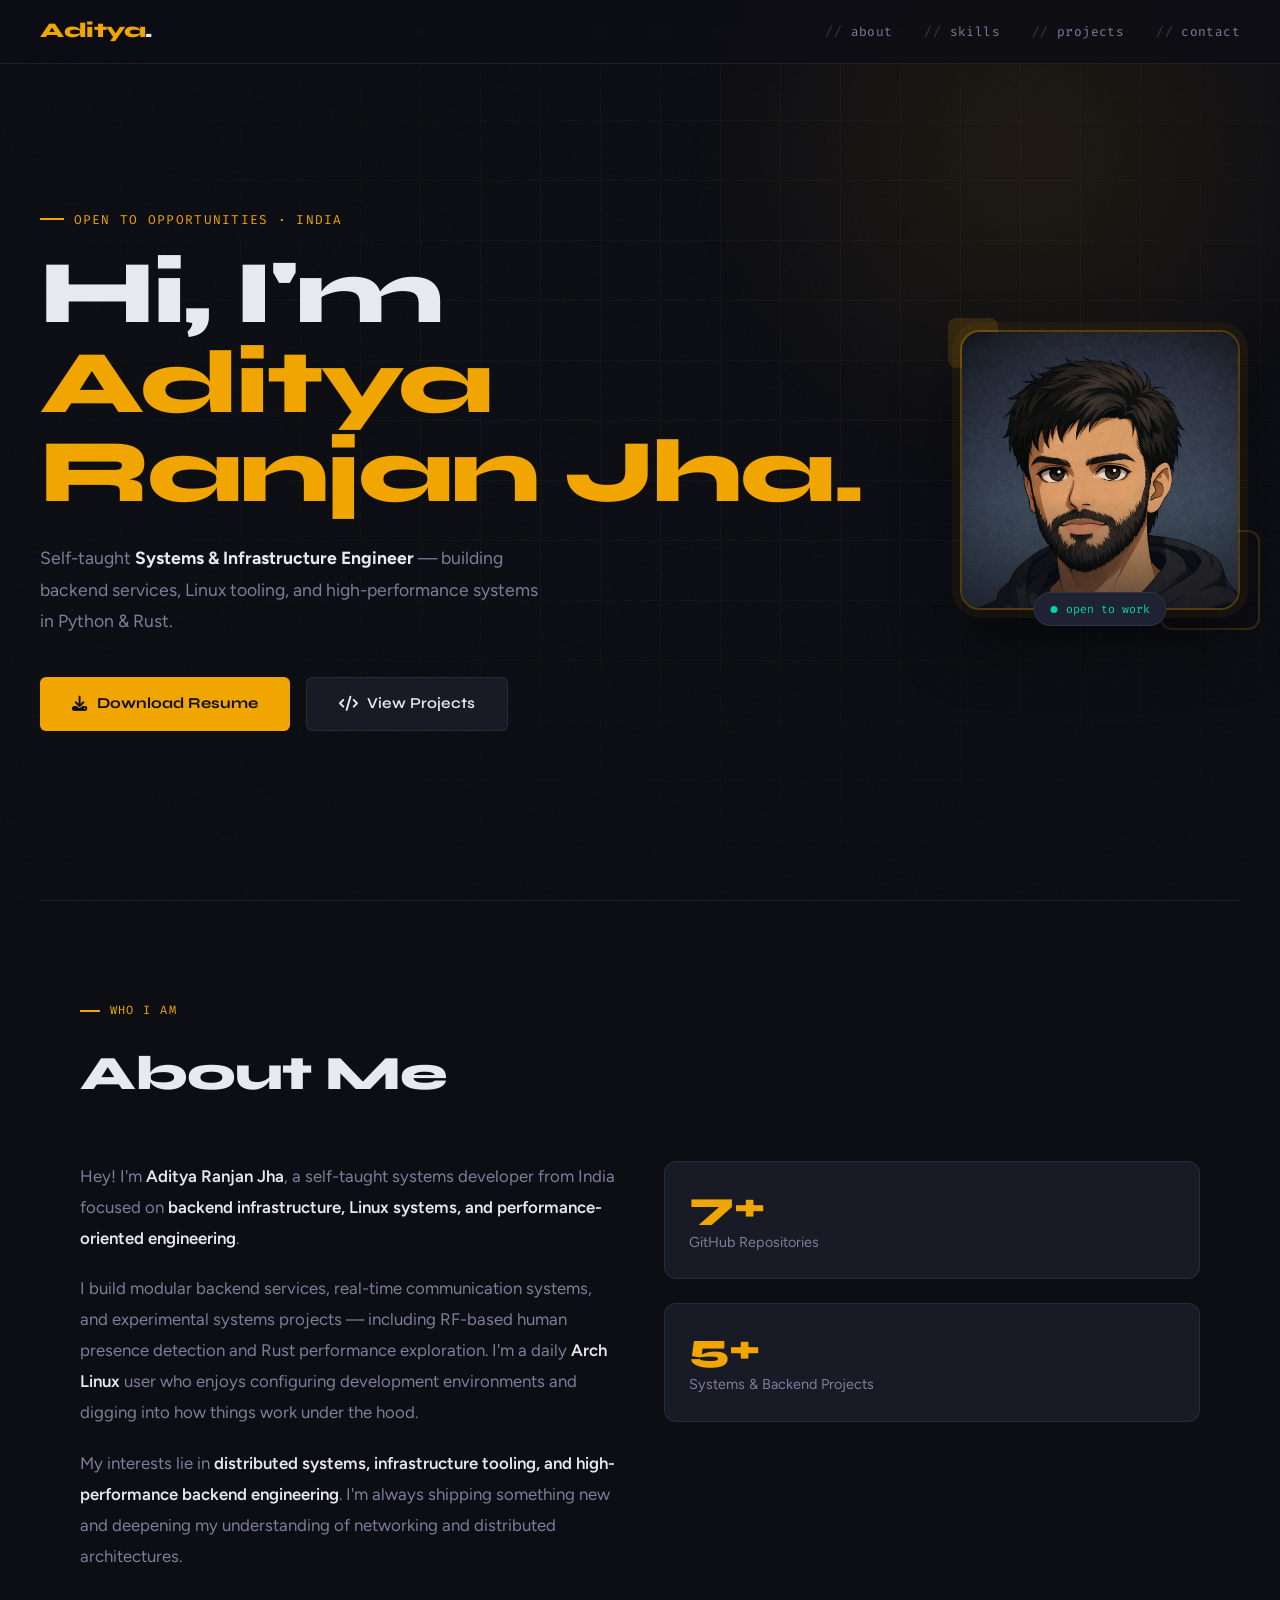
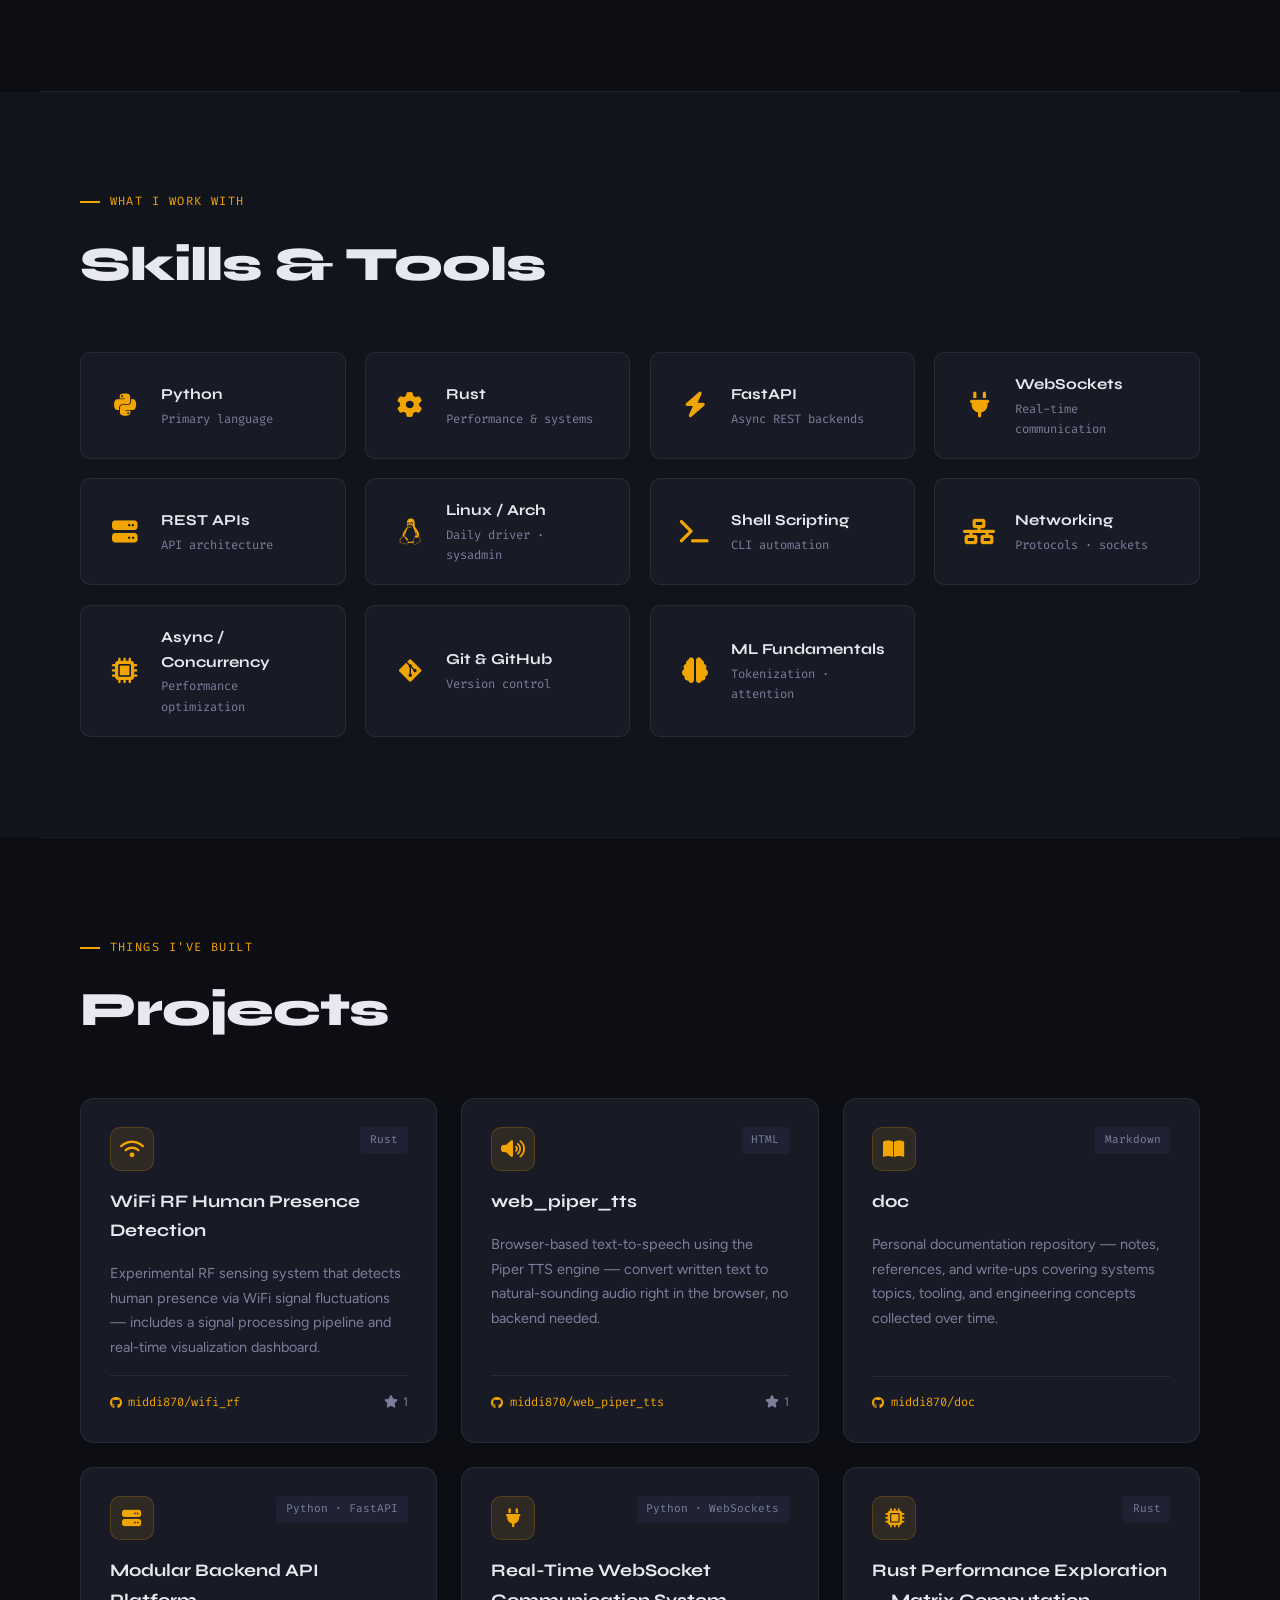
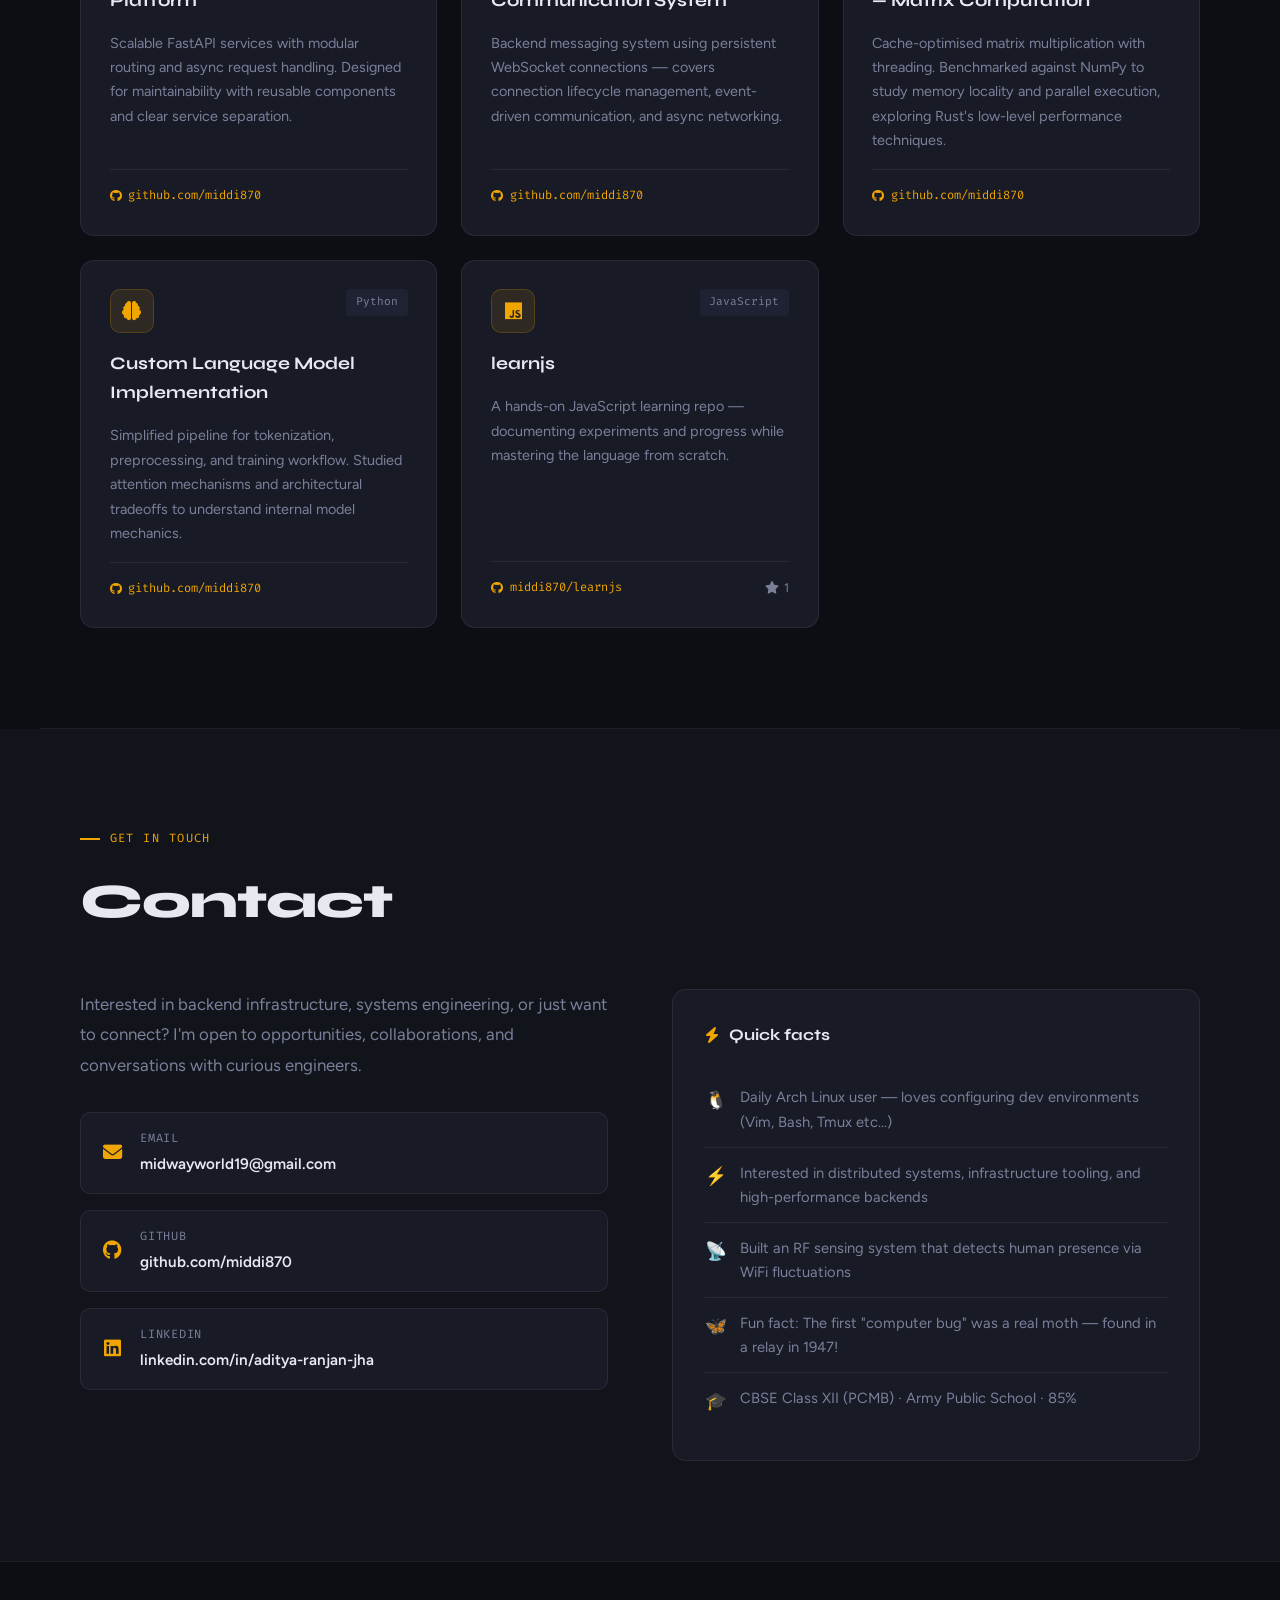
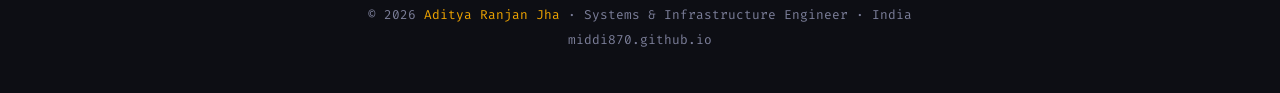
==== commit ad562b07: "first commit" ====
--- a/index.html
+++ b/index.html
@@ -28,18 +28,9 @@
     }
 
     *, *::before, *::after { margin:0; padding:0; box-sizing:border-box; }
-
     html { scroll-behavior: smooth; scroll-padding-top: 70px; }
-
-    body {
-      font-family: var(--font-body);
-      background: var(--bg);
-      color: var(--text);
-      overflow-x: hidden;
-      line-height: 1.65;
-    }
-
-    /* ─── NOISE TEXTURE OVERLAY ─── */
+    body { font-family: var(--font-body); background: var(--bg); color: var(--text); overflow-x: hidden; line-height: 1.65; }
+
     body::before {
       content: '';
       position: fixed;
@@ -50,698 +41,122 @@
       opacity: 0.4;
     }
 
-    /* ─── TOPBAR ─── */
     .topbar {
-      position: fixed;
-      top: 0; left: 0; right: 0;
-      z-index: 100;
-      display: flex;
-      align-items: center;
-      justify-content: space-between;
-      padding: 0 2.5rem;
-      height: 64px;
-      background: rgba(13,14,20,0.85);
-      backdrop-filter: blur(14px);
+      position: fixed; top: 0; left: 0; right: 0; z-index: 100;
+      display: flex; align-items: center; justify-content: space-between;
+      padding: 0 2.5rem; height: 64px;
+      background: rgba(13,14,20,0.85); backdrop-filter: blur(14px);
       border-bottom: 1px solid var(--border);
     }
-
-    .topbar-logo {
-      font-family: var(--font-display);
-      font-size: 1.3rem;
-      font-weight: 800;
-      color: var(--accent);
-      letter-spacing: -0.5px;
-    }
-
+    .topbar-logo { font-family: var(--font-display); font-size: 1.3rem; font-weight: 800; color: var(--accent); letter-spacing: -0.5px; }
     .topbar-logo span { color: var(--text); }
-
     .topbar-nav { display: flex; gap: 2rem; }
-
-    .topbar-nav a {
-      font-family: var(--font-mono);
-      font-size: 0.8rem;
-      color: var(--muted);
-      text-decoration: none;
-      transition: color 0.2s;
-      letter-spacing: 0.03em;
-    }
-
+    .topbar-nav a { font-family: var(--font-mono); font-size: 0.8rem; color: var(--muted); text-decoration: none; transition: color 0.2s; letter-spacing: 0.03em; }
     .topbar-nav a:hover { color: var(--accent); }
-
     .topbar-nav a::before { content: '// '; opacity: 0.4; }
 
-    /* ─── HERO ─── */
-    .hero {
-      min-height: 100vh;
-      display: flex;
-      align-items: center;
-      padding: 100px 2.5rem 60px;
-      position: relative;
-      overflow: hidden;
-    }
-
+    .hero { min-height: 100vh; display: flex; align-items: center; padding: 100px 2.5rem 60px; position: relative; overflow: hidden; }
     .hero-grid-bg {
-      position: absolute;
-      inset: 0;
-      background-image:
-        linear-gradient(rgba(240,165,0,0.04) 1px, transparent 1px),
-        linear-gradient(90deg, rgba(240,165,0,0.04) 1px, transparent 1px);
+      position: absolute; inset: 0;
+      background-image: linear-gradient(rgba(240,165,0,0.04) 1px, transparent 1px), linear-gradient(90deg, rgba(240,165,0,0.04) 1px, transparent 1px);
       background-size: 60px 60px;
       mask-image: radial-gradient(ellipse at 60% 40%, black 30%, transparent 75%);
     }
-
-    .hero-glow {
-      position: absolute;
-      width: 700px;
-      height: 700px;
-      border-radius: 50%;
-      background: radial-gradient(circle, rgba(240,165,0,0.08) 0%, transparent 70%);
-      top: -200px;
-      right: -100px;
-      pointer-events: none;
-    }
-
-    .hero-inner {
-      max-width: 1200px;
-      margin: 0 auto;
-      display: grid;
-      grid-template-columns: 1fr auto;
-      gap: 4rem;
-      align-items: center;
-      width: 100%;
-      position: relative;
-      z-index: 1;
-    }
-
-    .hero-tag {
-      font-family: var(--font-mono);
-      font-size: 0.8rem;
-      color: var(--accent);
-      letter-spacing: 0.1em;
-      text-transform: uppercase;
-      margin-bottom: 1.2rem;
-      display: flex;
-      align-items: center;
-      gap: 0.6rem;
-    }
-
-    .hero-tag::before {
-      content: '';
-      display: inline-block;
-      width: 24px;
-      height: 2px;
-      background: var(--accent);
-    }
-
-    .hero h1 {
-      font-family: var(--font-display);
-      font-size: clamp(3.5rem, 7vw, 6.5rem);
-      font-weight: 800;
-      line-height: 1;
-      letter-spacing: -2px;
-      margin-bottom: 1.5rem;
-    }
-
-    .hero h1 .name-line {
-      display: block;
-      color: var(--text);
-    }
-
-    .hero h1 .accent-line {
-      display: block;
-      color: var(--accent);
-      position: relative;
-    }
-
-    .hero-desc {
-      font-size: 1.1rem;
-      color: var(--muted);
-      max-width: 500px;
-      line-height: 1.8;
-      margin-bottom: 2.5rem;
-    }
-
-    .hero-ctas {
-      display: flex;
-      gap: 1rem;
-      flex-wrap: wrap;
-    }
-
-    .btn-primary {
-      display: inline-flex;
-      align-items: center;
-      gap: 0.6rem;
-      padding: 0.85rem 2rem;
-      background: var(--accent);
-      color: #0d0e14;
-      font-family: var(--font-display);
-      font-weight: 700;
-      font-size: 0.95rem;
-      border-radius: 6px;
-      text-decoration: none;
-      transition: all 0.25s;
-      letter-spacing: 0.01em;
-    }
-
-    .btn-primary:hover {
-      background: #ffb820;
-      transform: translateY(-2px);
-      box-shadow: 0 8px 24px rgba(240,165,0,0.3);
-    }
-
-    .btn-secondary {
-      display: inline-flex;
-      align-items: center;
-      gap: 0.6rem;
-      padding: 0.85rem 2rem;
-      border: 1px solid var(--border);
-      color: var(--text);
-      font-family: var(--font-display);
-      font-weight: 600;
-      font-size: 0.95rem;
-      border-radius: 6px;
-      text-decoration: none;
-      transition: all 0.25s;
-      background: var(--surface);
-    }
-
-    .btn-secondary:hover {
-      border-color: var(--accent);
-      color: var(--accent);
-      transform: translateY(-2px);
-    }
-
-    /* ─── PROFILE PHOTO ─── */
-    .hero-photo-wrap {
-      position: relative;
-      flex-shrink: 0;
-    }
-
-    .hero-photo-frame {
-      width: 280px;
-      height: 280px;
-      border-radius: 20px;
-      position: relative;
-      overflow: hidden;
-      border: 2px solid rgba(240,165,0,0.3);
-      box-shadow: 0 0 0 8px rgba(240,165,0,0.05), 0 30px 60px rgba(0,0,0,0.5);
-    }
-
-    .hero-photo-frame::after {
-      content: '';
-      position: absolute;
-      inset: 0;
-      background: linear-gradient(to bottom, transparent 60%, rgba(13,14,20,0.6));
-    }
-
-    .hero-photo-frame img {
-      width: 100%;
-      height: 100%;
-      object-fit: cover;
-      object-position: top;
-    }
-
-    .photo-decoration {
-      position: absolute;
-      width: 100px;
-      height: 100px;
-      border: 2px solid rgba(240,165,0,0.2);
-      border-radius: 12px;
-      bottom: -20px;
-      right: -20px;
-      z-index: -1;
-    }
-
-    .photo-decoration2 {
-      position: absolute;
-      width: 50px;
-      height: 50px;
-      background: var(--accent);
-      border-radius: 8px;
-      top: -12px;
-      left: -12px;
-      opacity: 0.15;
-      z-index: -1;
-    }
-
-    .status-badge {
-      position: absolute;
-      bottom: -16px;
-      left: 50%;
-      transform: translateX(-50%);
-      background: var(--surface2);
-      border: 1px solid var(--border);
-      border-radius: 20px;
-      padding: 0.4rem 1rem;
-      font-family: var(--font-mono);
-      font-size: 0.72rem;
-      color: var(--accent3);
-      white-space: nowrap;
-      display: flex;
-      align-items: center;
-      gap: 0.5rem;
-      z-index: 2;
-    }
-
-    .status-dot {
-      width: 7px;
-      height: 7px;
-      border-radius: 50%;
-      background: var(--accent3);
-      animation: pulse 2s infinite;
-    }
-
-    @keyframes pulse {
-      0%, 100% { opacity: 1; transform: scale(1); }
-      50% { opacity: 0.5; transform: scale(1.3); }
-    }
-
-    /* ─── SECTION COMMON ─── */
-    .section {
-      max-width: 1200px;
-      margin: 0 auto;
-      padding: 100px 2.5rem;
-      position: relative;
-      z-index: 1;
-    }
-
-    .section-label {
-      font-family: var(--font-mono);
-      font-size: 0.75rem;
-      letter-spacing: 0.12em;
-      text-transform: uppercase;
-      color: var(--accent);
-      margin-bottom: 0.8rem;
-      display: flex;
-      align-items: center;
-      gap: 0.6rem;
-    }
-
-    .section-label::before {
-      content: '';
-      display: inline-block;
-      width: 20px;
-      height: 2px;
-      background: var(--accent);
-    }
-
-    .section-title {
-      font-family: var(--font-display);
-      font-size: clamp(2rem, 4vw, 3rem);
-      font-weight: 800;
-      letter-spacing: -1px;
-      margin-bottom: 3rem;
-      color: var(--text);
-    }
-
-    /* ─── DIVIDER ─── */
-    .divider {
-      border: none;
-      border-top: 1px solid var(--border);
-      max-width: 1200px;
-      margin: 0 auto;
-    }
-
-    /* ─── ABOUT ─── */
-    .about-grid {
-      display: grid;
-      grid-template-columns: 1fr 1fr;
-      gap: 3rem;
-      align-items: start;
-    }
-
-    .about-text p {
-      color: var(--muted);
-      font-size: 1.05rem;
-      line-height: 1.85;
-      margin-bottom: 1.2rem;
-    }
-
+    .hero-glow { position: absolute; width: 700px; height: 700px; border-radius: 50%; background: radial-gradient(circle, rgba(240,165,0,0.08) 0%, transparent 70%); top: -200px; right: -100px; pointer-events: none; }
+    .hero-inner { max-width: 1200px; margin: 0 auto; display: grid; grid-template-columns: 1fr auto; gap: 4rem; align-items: center; width: 100%; position: relative; z-index: 1; }
+    .hero-tag { font-family: var(--font-mono); font-size: 0.8rem; color: var(--accent); letter-spacing: 0.1em; text-transform: uppercase; margin-bottom: 1.2rem; display: flex; align-items: center; gap: 0.6rem; }
+    .hero-tag::before { content: ''; display: inline-block; width: 24px; height: 2px; background: var(--accent); }
+    .hero h1 { font-family: var(--font-display); font-size: clamp(3.5rem, 7vw, 6.5rem); font-weight: 800; line-height: 1; letter-spacing: -2px; margin-bottom: 1.5rem; }
+    .hero h1 .name-line { display: block; color: var(--text); }
+    .hero h1 .accent-line { display: block; color: var(--accent); }
+    .hero-desc { font-size: 1.1rem; color: var(--muted); max-width: 500px; line-height: 1.8; margin-bottom: 2.5rem; }
+    .hero-ctas { display: flex; gap: 1rem; flex-wrap: wrap; }
+
+    .btn-primary { display: inline-flex; align-items: center; gap: 0.6rem; padding: 0.85rem 2rem; background: var(--accent); color: #0d0e14; font-family: var(--font-display); font-weight: 700; font-size: 0.95rem; border-radius: 6px; text-decoration: none; transition: all 0.25s; }
+    .btn-primary:hover { background: #ffb820; transform: translateY(-2px); box-shadow: 0 8px 24px rgba(240,165,0,0.3); }
+    .btn-secondary { display: inline-flex; align-items: center; gap: 0.6rem; padding: 0.85rem 2rem; border: 1px solid var(--border); color: var(--text); font-family: var(--font-display); font-weight: 600; font-size: 0.95rem; border-radius: 6px; text-decoration: none; transition: all 0.25s; background: var(--surface); }
+    .btn-secondary:hover { border-color: var(--accent); color: var(--accent); transform: translateY(-2px); }
+
+    .hero-photo-wrap { position: relative; flex-shrink: 0; }
+    .hero-photo-frame { width: 280px; height: 280px; border-radius: 20px; position: relative; overflow: hidden; border: 2px solid rgba(240,165,0,0.3); box-shadow: 0 0 0 8px rgba(240,165,0,0.05), 0 30px 60px rgba(0,0,0,0.5); }
+    .hero-photo-frame::after { content: ''; position: absolute; inset: 0; background: linear-gradient(to bottom, transparent 60%, rgba(13,14,20,0.6)); }
+    .hero-photo-frame img { width: 100%; height: 100%; object-fit: cover; object-position: top; }
+    .photo-decoration { position: absolute; width: 100px; height: 100px; border: 2px solid rgba(240,165,0,0.2); border-radius: 12px; bottom: -20px; right: -20px; z-index: -1; }
+    .photo-decoration2 { position: absolute; width: 50px; height: 50px; background: var(--accent); border-radius: 8px; top: -12px; left: -12px; opacity: 0.15; z-index: -1; }
+    .status-badge { position: absolute; bottom: -16px; left: 50%; transform: translateX(-50%); background: var(--surface2); border: 1px solid var(--border); border-radius: 20px; padding: 0.4rem 1rem; font-family: var(--font-mono); font-size: 0.72rem; color: var(--accent3); white-space: nowrap; display: flex; align-items: center; gap: 0.5rem; z-index: 2; }
+    .status-dot { width: 7px; height: 7px; border-radius: 50%; background: var(--accent3); animation: pulse 2s infinite; }
+    @keyframes pulse { 0%, 100% { opacity: 1; transform: scale(1); } 50% { opacity: 0.5; transform: scale(1.3); } }
+
+    .section { max-width: 1200px; margin: 0 auto; padding: 100px 2.5rem; position: relative; z-index: 1; }
+    .section-label { font-family: var(--font-mono); font-size: 0.75rem; letter-spacing: 0.12em; text-transform: uppercase; color: var(--accent); margin-bottom: 0.8rem; display: flex; align-items: center; gap: 0.6rem; }
+    .section-label::before { content: ''; display: inline-block; width: 20px; height: 2px; background: var(--accent); }
+    .section-title { font-family: var(--font-display); font-size: clamp(2rem, 4vw, 3rem); font-weight: 800; letter-spacing: -1px; margin-bottom: 3rem; color: var(--text); }
+    .divider { border: none; border-top: 1px solid var(--border); max-width: 1200px; margin: 0 auto; }
+
+    .about-grid { display: grid; grid-template-columns: 1fr 1fr; gap: 3rem; align-items: start; }
+    .about-text p { color: var(--muted); font-size: 1.05rem; line-height: 1.85; margin-bottom: 1.2rem; }
     .about-text p strong { color: var(--text); font-weight: 600; }
-
-    .about-stats {
-      display: flex;
-      flex-direction: column;
-      gap: 1.5rem;
-    }
-
-    .stat-card {
-      background: var(--surface);
-      border: 1px solid var(--border);
-      border-radius: 12px;
-      padding: 1.5rem;
-      transition: border-color 0.25s;
-    }
-
+    .about-stats { display: flex; flex-direction: column; gap: 1.5rem; }
+    .stat-card { background: var(--surface); border: 1px solid var(--border); border-radius: 12px; padding: 1.5rem; transition: border-color 0.25s; }
     .stat-card:hover { border-color: rgba(240,165,0,0.3); }
-
-    .stat-number {
-      font-family: var(--font-display);
-      font-size: 2.5rem;
-      font-weight: 800;
-      color: var(--accent);
-      letter-spacing: -1px;
-      line-height: 1;
-      margin-bottom: 0.3rem;
-    }
-
-    .stat-label {
-      font-size: 0.9rem;
-      color: var(--muted);
-    }
-
-    /* ─── SKILLS ─── */
+    .stat-number { font-family: var(--font-display); font-size: 2.5rem; font-weight: 800; color: var(--accent); letter-spacing: -1px; line-height: 1; margin-bottom: 0.3rem; }
+    .stat-label { font-size: 0.9rem; color: var(--muted); }
+
     .skills-section { background: var(--bg2); }
-
-    .skills-wrapper {
-      max-width: 1200px;
-      margin: 0 auto;
-      padding: 100px 2.5rem;
-      position: relative;
-      z-index: 1;
-    }
-
-    .skills-grid {
-      display: grid;
-      grid-template-columns: repeat(auto-fill, minmax(220px, 1fr));
-      gap: 1.2rem;
-    }
-
-    .skill-pill {
-      background: var(--surface);
-      border: 1px solid var(--border);
-      border-radius: 10px;
-      padding: 1.2rem 1.5rem;
-      display: flex;
-      align-items: center;
-      gap: 1rem;
-      transition: all 0.25s;
-      cursor: default;
-    }
-
-    .skill-pill:hover {
-      border-color: var(--accent);
-      background: var(--surface2);
-      transform: translateY(-3px);
-      box-shadow: 0 8px 20px rgba(0,0,0,0.3);
-    }
-
-    .skill-icon {
-      font-size: 1.6rem;
-      width: 40px;
-      text-align: center;
-      flex-shrink: 0;
-      color: var(--accent);
-    }
-
-    .skill-info {}
-
-    .skill-name {
-      font-family: var(--font-display);
-      font-weight: 700;
-      font-size: 0.95rem;
-      margin-bottom: 0.1rem;
-    }
-
-    .skill-sub {
-      font-size: 0.76rem;
-      color: var(--muted);
-      font-family: var(--font-mono);
-    }
-
-    /* ─── PROJECTS ─── */
-    .projects-grid {
-      display: grid;
-      grid-template-columns: repeat(auto-fill, minmax(340px, 1fr));
-      gap: 1.5rem;
-    }
-
-    .project-card {
-      background: var(--surface);
-      border: 1px solid var(--border);
-      border-radius: 14px;
-      padding: 1.8rem;
-      text-decoration: none;
-      color: inherit;
-      display: flex;
-      flex-direction: column;
-      gap: 1rem;
-      transition: all 0.25s;
-      position: relative;
-      overflow: hidden;
-    }
-
-    .project-card::before {
-      content: '';
-      position: absolute;
-      top: 0; left: 0; right: 0;
-      height: 3px;
-      background: var(--accent);
-      transform: scaleX(0);
-      transform-origin: left;
-      transition: transform 0.3s;
-    }
-
-    .project-card:hover {
-      border-color: rgba(240,165,0,0.25);
-      transform: translateY(-5px);
-      box-shadow: 0 20px 40px rgba(0,0,0,0.4);
-    }
-
+    .skills-wrapper { max-width: 1200px; margin: 0 auto; padding: 100px 2.5rem; position: relative; z-index: 1; }
+    .skills-grid { display: grid; grid-template-columns: repeat(auto-fill, minmax(220px, 1fr)); gap: 1.2rem; }
+    .skill-pill { background: var(--surface); border: 1px solid var(--border); border-radius: 10px; padding: 1.2rem 1.5rem; display: flex; align-items: center; gap: 1rem; transition: all 0.25s; cursor: default; }
+    .skill-pill:hover { border-color: var(--accent); background: var(--surface2); transform: translateY(-3px); box-shadow: 0 8px 20px rgba(0,0,0,0.3); }
+    .skill-icon { font-size: 1.6rem; width: 40px; text-align: center; flex-shrink: 0; color: var(--accent); }
+    .skill-name { font-family: var(--font-display); font-weight: 700; font-size: 0.95rem; margin-bottom: 0.1rem; }
+    .skill-sub { font-size: 0.76rem; color: var(--muted); font-family: var(--font-mono); }
+
+    .projects-grid { display: grid; grid-template-columns: repeat(auto-fill, minmax(340px, 1fr)); gap: 1.5rem; }
+    .project-card { background: var(--surface); border: 1px solid var(--border); border-radius: 14px; padding: 1.8rem; text-decoration: none; color: inherit; display: flex; flex-direction: column; gap: 1rem; transition: all 0.25s; position: relative; overflow: hidden; }
+    .project-card::before { content: ''; position: absolute; top: 0; left: 0; right: 0; height: 3px; background: var(--accent); transform: scaleX(0); transform-origin: left; transition: transform 0.3s; }
+    .project-card:hover { border-color: rgba(240,165,0,0.25); transform: translateY(-5px); box-shadow: 0 20px 40px rgba(0,0,0,0.4); }
     .project-card:hover::before { transform: scaleX(1); }
-
-    .project-card-top {
-      display: flex;
-      align-items: flex-start;
-      justify-content: space-between;
-      gap: 1rem;
-    }
-
-    .project-icon {
-      width: 44px;
-      height: 44px;
-      background: rgba(240,165,0,0.1);
-      border: 1px solid rgba(240,165,0,0.2);
-      border-radius: 10px;
-      display: flex;
-      align-items: center;
-      justify-content: center;
-      font-size: 1.2rem;
-      color: var(--accent);
-      flex-shrink: 0;
-    }
-
-    .project-lang {
-      font-family: var(--font-mono);
-      font-size: 0.7rem;
-      color: var(--muted);
-      background: var(--surface2);
-      padding: 0.25rem 0.6rem;
-      border-radius: 4px;
-      align-self: flex-start;
-    }
-
-    .project-name {
-      font-family: var(--font-display);
-      font-size: 1.1rem;
-      font-weight: 700;
-      color: var(--text);
-    }
-
-    .project-desc {
-      font-size: 0.9rem;
-      color: var(--muted);
-      line-height: 1.7;
-      flex: 1;
-    }
-
-    .project-footer {
-      display: flex;
-      align-items: center;
-      justify-content: space-between;
-      padding-top: 1rem;
-      border-top: 1px solid var(--border);
-    }
-
-    .project-link-label {
-      font-family: var(--font-mono);
-      font-size: 0.75rem;
-      color: var(--accent);
-      display: flex;
-      align-items: center;
-      gap: 0.4rem;
-    }
-
-    .project-stars {
-      font-size: 0.78rem;
-      color: var(--muted);
-      display: flex;
-      align-items: center;
-      gap: 0.3rem;
-    }
-
-    /* ─── CONTACT ─── */
-    .contact-section {
-      background: var(--bg2);
-    }
-
-    .contact-wrapper {
-      max-width: 1200px;
-      margin: 0 auto;
-      padding: 100px 2.5rem;
-      position: relative;
-      z-index: 1;
-    }
-
-    .contact-grid {
-      display: grid;
-      grid-template-columns: 1fr 1fr;
-      gap: 4rem;
-      align-items: start;
-    }
-
-    .contact-left p {
-      color: var(--muted);
-      font-size: 1.05rem;
-      line-height: 1.8;
-      margin-bottom: 2rem;
-    }
-
-    .contact-links {
-      display: flex;
-      flex-direction: column;
-      gap: 1rem;
-    }
-
-    .contact-link {
-      display: flex;
-      align-items: center;
-      gap: 1rem;
-      padding: 1rem 1.2rem;
-      background: var(--surface);
-      border: 1px solid var(--border);
-      border-radius: 10px;
-      text-decoration: none;
-      color: var(--text);
-      transition: all 0.25s;
-    }
-
-    .contact-link:hover {
-      border-color: var(--accent);
-      color: var(--accent);
-      transform: translateX(5px);
-    }
-
-    .contact-link i {
-      font-size: 1.2rem;
-      width: 24px;
-      text-align: center;
-      color: var(--accent);
-    }
-
-    .contact-link-info {}
-
-    .contact-link-label {
-      font-size: 0.75rem;
-      font-family: var(--font-mono);
-      color: var(--muted);
-      margin-bottom: 0.1rem;
-    }
-
-    .contact-link-value {
-      font-weight: 600;
-      font-size: 0.95rem;
-    }
-
-    .contact-right {}
-
-    .fun-facts {
-      background: var(--surface);
-      border: 1px solid var(--border);
-      border-radius: 14px;
-      padding: 2rem;
-    }
-
-    .fun-facts h3 {
-      font-family: var(--font-display);
-      font-size: 1rem;
-      margin-bottom: 1.5rem;
-      color: var(--text);
-      display: flex;
-      align-items: center;
-      gap: 0.6rem;
-    }
-
+    .project-card-top { display: flex; align-items: flex-start; justify-content: space-between; gap: 1rem; }
+    .project-icon { width: 44px; height: 44px; background: rgba(240,165,0,0.1); border: 1px solid rgba(240,165,0,0.2); border-radius: 10px; display: flex; align-items: center; justify-content: center; font-size: 1.2rem; color: var(--accent); flex-shrink: 0; }
+    .project-lang { font-family: var(--font-mono); font-size: 0.7rem; color: var(--muted); background: var(--surface2); padding: 0.25rem 0.6rem; border-radius: 4px; align-self: flex-start; }
+    .project-name { font-family: var(--font-display); font-size: 1.1rem; font-weight: 700; color: var(--text); }
+    .project-desc { font-size: 0.9rem; color: var(--muted); line-height: 1.7; flex: 1; }
+    .project-footer { display: flex; align-items: center; justify-content: space-between; padding-top: 1rem; border-top: 1px solid var(--border); }
+    .project-link-label { font-family: var(--font-mono); font-size: 0.75rem; color: var(--accent); display: flex; align-items: center; gap: 0.4rem; }
+    .project-stars { font-size: 0.78rem; color: var(--muted); display: flex; align-items: center; gap: 0.3rem; }
+
+    .contact-section { background: var(--bg2); }
+    .contact-wrapper { max-width: 1200px; margin: 0 auto; padding: 100px 2.5rem; position: relative; z-index: 1; }
+    .contact-grid { display: grid; grid-template-columns: 1fr 1fr; gap: 4rem; align-items: start; }
+    .contact-left p { color: var(--muted); font-size: 1.05rem; line-height: 1.8; margin-bottom: 2rem; }
+    .contact-links { display: flex; flex-direction: column; gap: 1rem; }
+    .contact-link { display: flex; align-items: center; gap: 1rem; padding: 1rem 1.2rem; background: var(--surface); border: 1px solid var(--border); border-radius: 10px; text-decoration: none; color: var(--text); transition: all 0.25s; }
+    .contact-link:hover { border-color: var(--accent); color: var(--accent); transform: translateX(5px); }
+    .contact-link i { font-size: 1.2rem; width: 24px; text-align: center; color: var(--accent); }
+    .contact-link-info { display: flex; flex-direction: column; justify-content: center; gap: 0.1rem; overflow: hidden; }
+    .contact-link-label { font-size: 0.75rem; font-family: var(--font-mono); color: var(--muted); margin-bottom: 0.1rem; text-transform: uppercase; letter-spacing: 0.06em; }
+    .contact-link-value { font-weight: 600; font-size: 0.95rem; white-space: nowrap; overflow: hidden; text-overflow: ellipsis; }
+    .contact-right { display: flex; flex-direction: column; justify-content: flex-start; gap: 1.5rem; }
+
+    .fun-facts { background: var(--surface); border: 1px solid var(--border); border-radius: 14px; padding: 2rem; }
+    .fun-facts h3 { font-family: var(--font-display); font-size: 1rem; margin-bottom: 1.5rem; color: var(--text); display: flex; align-items: center; gap: 0.6rem; }
     .fun-facts h3 i { color: var(--accent); }
-
-    .fact-item {
-      display: flex;
-      align-items: flex-start;
-      gap: 0.8rem;
-      padding: 0.8rem 0;
-      border-bottom: 1px solid var(--border);
-      font-size: 0.92rem;
-      color: var(--muted);
-    }
-
+    .fact-item { display: flex; align-items: flex-start; gap: 0.8rem; padding: 0.8rem 0; border-bottom: 1px solid var(--border); font-size: 0.92rem; color: var(--muted); }
     .fact-item:last-child { border-bottom: none; }
-
     .fact-emoji { font-size: 1.1rem; flex-shrink: 0; }
 
-    /* ─── FOOTER ─── */
-    footer {
-      border-top: 1px solid var(--border);
-      padding: 2.5rem;
-      text-align: center;
-      background: var(--bg);
-      position: relative;
-      z-index: 1;
-    }
-
-    footer p {
-      font-family: var(--font-mono);
-      font-size: 0.8rem;
-      color: var(--muted);
-      line-height: 2;
-    }
-
+    footer { border-top: 1px solid var(--border); padding: 2.5rem; text-align: center; background: var(--bg); position: relative; z-index: 1; }
+    footer p { font-family: var(--font-mono); font-size: 0.8rem; color: var(--muted); line-height: 2; }
     footer a { color: var(--accent); text-decoration: none; }
 
-    /* ─── BACK TO TOP ─── */
-    .btt {
-      position: fixed;
-      bottom: 2rem;
-      right: 2rem;
-      width: 44px;
-      height: 44px;
-      background: var(--surface2);
-      border: 1px solid var(--border);
-      color: var(--accent);
-      border-radius: 8px;
-      display: flex;
-      align-items: center;
-      justify-content: center;
-      cursor: pointer;
-      opacity: 0;
-      transform: translateY(10px);
-      transition: all 0.3s;
-      z-index: 99;
-      font-size: 1rem;
-    }
-
+    .btt { position: fixed; bottom: 2rem; right: 2rem; width: 44px; height: 44px; background: var(--surface2); border: 1px solid var(--border); color: var(--accent); border-radius: 8px; display: flex; align-items: center; justify-content: center; cursor: pointer; opacity: 0; transform: translateY(10px); transition: all 0.3s; z-index: 99; font-size: 1rem; }
     .btt.visible { opacity: 1; transform: translateY(0); }
     .btt:hover { background: var(--accent); color: #0d0e14; }
 
-    /* ─── ANIMATIONS ─── */
-    @keyframes fadeUp {
-      from { opacity: 0; transform: translateY(25px); }
-      to { opacity: 1; transform: translateY(0); }
-    }
-
+    @keyframes fadeUp { from { opacity: 0; transform: translateY(25px); } to { opacity: 1; transform: translateY(0); } }
     .hero-inner { animation: fadeUp 0.8s ease-out both; }
     .hero-photo-wrap { animation: fadeUp 0.8s 0.15s ease-out both; }
 
-    /* ─── RESPONSIVE ─── */
     @media (max-width: 900px) {
       .hero-inner { grid-template-columns: 1fr; }
       .hero-photo-wrap { display: flex; justify-content: center; order: -1; }
@@ -749,7 +164,6 @@
       .about-grid, .contact-grid { grid-template-columns: 1fr; }
       .topbar-nav { gap: 1rem; }
     }
-
     @media (max-width: 600px) {
       .topbar { padding: 0 1.2rem; }
       .section, .skills-wrapper, .contact-wrapper { padding: 70px 1.2rem; }
@@ -762,7 +176,6 @@
 </head>
 <body>
 
-<!-- ─── TOPBAR ─── -->
 <header class="topbar">
   <div class="topbar-logo">Aditya<span>.</span></div>
   <nav class="topbar-nav">
@@ -773,7 +186,6 @@
   </nav>
 </header>
 
-<!-- ─── HERO ─── -->
 <section class="hero">
   <div class="hero-grid-bg"></div>
   <div class="hero-glow"></div>
@@ -785,7 +197,7 @@
         <span class="accent-line">Aditya Ranjan Jha.</span>
       </h1>
       <p class="hero-desc">
-        Self-taught <strong style="color:var(--text)">Systems & Infrastructure Engineer</strong> — building backend services, 
+        Self-taught <strong style="color:var(--text)">Systems & Infrastructure Engineer</strong> — building backend services,
         Linux tooling, and high-performance systems in Python & Rust.
       </p>
       <div class="hero-ctas">
@@ -813,25 +225,14 @@
 
 <hr class="divider" />
 
-<!-- ─── ABOUT ─── -->
 <div class="section" id="about">
   <div class="section-label">Who I am</div>
   <h2 class="section-title">About Me</h2>
   <div class="about-grid">
     <div class="about-text">
-      <p>
-        Hey! I'm <strong>Aditya Ranjan Jha</strong>, a self-taught systems developer from India focused on 
-        <strong>backend infrastructure, Linux systems, and performance-oriented engineering</strong>.
-      </p>
-      <p>
-        I build modular backend services, real-time communication systems, and experimental systems projects — 
-        including RF-based human presence detection and Rust performance exploration. I'm a daily <strong>Arch Linux</strong> user 
-        who enjoys configuring development environments, audio systems (PipeWire + OBS), and digging into how things work under the hood.
-      </p>
-      <p>
-        My interests lie in <strong>distributed systems, infrastructure tooling, and high-performance backend engineering</strong>.
-        I'm always shipping something new and deepening my understanding of networking and distributed architectures.
-      </p>
+      <p>Hey! I'm <strong>Aditya Ranjan Jha</strong>, a self-taught systems developer from India focused on <strong>backend infrastructure, Linux systems, and performance-oriented engineering</strong>.</p>
+      <p>I build modular backend services, real-time communication systems, and experimental systems projects — including RF-based human presence detection and Rust performance exploration. I'm a daily <strong>Arch Linux</strong> user who enjoys configuring development environments and digging into how things work under the hood.</p>
+      <p>My interests lie in <strong>distributed systems, infrastructure tooling, and high-performance backend engineering</strong>. I'm always shipping something new and deepening my understanding of networking and distributed architectures.</p>
     </div>
     <div class="about-stats">
       <div class="stat-card">
@@ -848,186 +249,87 @@
 
 <hr class="divider" />
 
-<!-- ─── SKILLS ─── -->
 <div class="skills-section" id="skills">
   <div class="skills-wrapper">
     <div class="section-label">What I work with</div>
     <h2 class="section-title">Skills & Tools</h2>
     <div class="skills-grid">
-      <div class="skill-pill">
-        <div class="skill-icon"><i class="fab fa-python"></i></div>
-        <div class="skill-info">
-          <div class="skill-name">Python</div>
-          <div class="skill-sub">Primary language</div>
-        </div>
-      </div>
-      <div class="skill-pill">
-        <div class="skill-icon"><i class="fas fa-gear"></i></div>
-        <div class="skill-info">
-          <div class="skill-name">Rust</div>
-          <div class="skill-sub">Performance & systems</div>
-        </div>
-      </div>
-      <div class="skill-pill">
-        <div class="skill-icon"><i class="fas fa-bolt"></i></div>
-        <div class="skill-info">
-          <div class="skill-name">FastAPI</div>
-          <div class="skill-sub">Async REST backends</div>
-        </div>
-      </div>
-      <div class="skill-pill">
-        <div class="skill-icon"><i class="fas fa-plug"></i></div>
-        <div class="skill-info">
-          <div class="skill-name">WebSockets</div>
-          <div class="skill-sub">Real-time communication</div>
-        </div>
-      </div>
-      <div class="skill-pill">
-        <div class="skill-icon"><i class="fas fa-server"></i></div>
-        <div class="skill-info">
-          <div class="skill-name">REST APIs</div>
-          <div class="skill-sub">API architecture</div>
-        </div>
-      </div>
-      <div class="skill-pill">
-        <div class="skill-icon"><i class="fab fa-linux"></i></div>
-        <div class="skill-info">
-          <div class="skill-name">Linux / Arch</div>
-          <div class="skill-sub">Daily driver · sysadmin</div>
-        </div>
-      </div>
-      <div class="skill-pill">
-        <div class="skill-icon"><i class="fas fa-terminal"></i></div>
-        <div class="skill-info">
-          <div class="skill-name">Shell Scripting</div>
-          <div class="skill-sub">CLI automation</div>
-        </div>
-      </div>
-      <div class="skill-pill">
-        <div class="skill-icon"><i class="fas fa-network-wired"></i></div>
-        <div class="skill-info">
-          <div class="skill-name">Networking</div>
-          <div class="skill-sub">Protocols · sockets</div>
-        </div>
-      </div>
-      <div class="skill-pill">
-        <div class="skill-icon"><i class="fas fa-microchip"></i></div>
-        <div class="skill-info">
-          <div class="skill-name">Async / Concurrency</div>
-          <div class="skill-sub">Performance optimization</div>
-        </div>
-      </div>
-      <div class="skill-pill">
-        <div class="skill-icon"><i class="fab fa-git-alt"></i></div>
-        <div class="skill-info">
-          <div class="skill-name">Git & GitHub</div>
-          <div class="skill-sub">Version control</div>
-        </div>
-      </div>
-      <div class="skill-pill">
-        <div class="skill-icon"><i class="fas fa-brain"></i></div>
-        <div class="skill-info">
-          <div class="skill-name">ML Fundamentals</div>
-          <div class="skill-sub">Tokenization · attention</div>
-        </div>
-      </div>
+      <div class="skill-pill"><div class="skill-icon"><i class="fab fa-python"></i></div><div class="skill-info"><div class="skill-name">Python</div><div class="skill-sub">Primary language</div></div></div>
+      <div class="skill-pill"><div class="skill-icon"><i class="fas fa-gear"></i></div><div class="skill-info"><div class="skill-name">Rust</div><div class="skill-sub">Performance & systems</div></div></div>
+      <div class="skill-pill"><div class="skill-icon"><i class="fas fa-bolt"></i></div><div class="skill-info"><div class="skill-name">FastAPI</div><div class="skill-sub">Async REST backends</div></div></div>
+      <div class="skill-pill"><div class="skill-icon"><i class="fas fa-plug"></i></div><div class="skill-info"><div class="skill-name">WebSockets</div><div class="skill-sub">Real-time communication</div></div></div>
+      <div class="skill-pill"><div class="skill-icon"><i class="fas fa-server"></i></div><div class="skill-info"><div class="skill-name">REST APIs</div><div class="skill-sub">API architecture</div></div></div>
+      <div class="skill-pill"><div class="skill-icon"><i class="fab fa-linux"></i></div><div class="skill-info"><div class="skill-name">Linux / Arch</div><div class="skill-sub">Daily driver · sysadmin</div></div></div>
+      <div class="skill-pill"><div class="skill-icon"><i class="fas fa-terminal"></i></div><div class="skill-info"><div class="skill-name">Shell Scripting</div><div class="skill-sub">CLI automation</div></div></div>
+      <div class="skill-pill"><div class="skill-icon"><i class="fas fa-network-wired"></i></div><div class="skill-info"><div class="skill-name">Networking</div><div class="skill-sub">Protocols · sockets</div></div></div>
+      <div class="skill-pill"><div class="skill-icon"><i class="fas fa-microchip"></i></div><div class="skill-info"><div class="skill-name">Async / Concurrency</div><div class="skill-sub">Performance optimization</div></div></div>
+      <div class="skill-pill"><div class="skill-icon"><i class="fab fa-git-alt"></i></div><div class="skill-info"><div class="skill-name">Git & GitHub</div><div class="skill-sub">Version control</div></div></div>
+      <div class="skill-pill"><div class="skill-icon"><i class="fas fa-brain"></i></div><div class="skill-info"><div class="skill-name">ML Fundamentals</div><div class="skill-sub">Tokenization · attention</div></div></div>
     </div>
   </div>
 </div>
 
 <hr class="divider" />
 
-<!-- ─── PROJECTS ─── -->
 <div class="section" id="projects">
   <div class="section-label">Things I've built</div>
   <h2 class="section-title">Projects</h2>
   <div class="projects-grid">
 
     <a class="project-card" href="https://github.com/middi870/wifi_rf" target="_blank" rel="noopener">
-      <div class="project-card-top">
-        <div class="project-icon"><i class="fas fa-wifi"></i></div>
-        <span class="project-lang">Rust</span>
-      </div>
+      <div class="project-card-top"><div class="project-icon"><i class="fas fa-wifi"></i></div><span class="project-lang">Rust</span></div>
       <div class="project-name">WiFi RF Human Presence Detection</div>
       <div class="project-desc">Experimental RF sensing system that detects human presence via WiFi signal fluctuations — includes a signal processing pipeline and real-time visualization dashboard.</div>
-      <div class="project-footer">
-        <span class="project-link-label"><i class="fab fa-github"></i> middi870/wifi_rf</span>
-        <span class="project-stars"><i class="fas fa-star"></i> 1</span>
-      </div>
+      <div class="project-footer"><span class="project-link-label"><i class="fab fa-github"></i> middi870/wifi_rf</span><span class="project-stars"><i class="fas fa-star"></i> 1</span></div>
     </a>
 
     <a class="project-card" href="https://github.com/middi870/web_piper_tts" target="_blank" rel="noopener">
-      <div class="project-card-top">
-        <div class="project-icon"><i class="fas fa-volume-high"></i></div>
-        <span class="project-lang">HTML</span>
-      </div>
+      <div class="project-card-top"><div class="project-icon"><i class="fas fa-volume-high"></i></div><span class="project-lang">HTML</span></div>
       <div class="project-name">web_piper_tts</div>
       <div class="project-desc">Browser-based text-to-speech using the Piper TTS engine — convert written text to natural-sounding audio right in the browser, no backend needed.</div>
-      <div class="project-footer">
-        <span class="project-link-label"><i class="fab fa-github"></i> middi870/web_piper_tts</span>
-        <span class="project-stars"><i class="fas fa-star"></i> 1</span>
-      </div>
+      <div class="project-footer"><span class="project-link-label"><i class="fab fa-github"></i> middi870/web_piper_tts</span><span class="project-stars"><i class="fas fa-star"></i> 1</span></div>
+    </a>
+
+    <a class="project-card" href="https://github.com/middi870/doc" target="_blank" rel="noopener">
+      <div class="project-card-top"><div class="project-icon"><i class="fas fa-book-open"></i></div><span class="project-lang">Markdown</span></div>
+      <div class="project-name">doc</div>
+      <div class="project-desc">Personal documentation repository — notes, references, and write-ups covering systems topics, tooling, and engineering concepts collected over time.</div>
+      <div class="project-footer"><span class="project-link-label"><i class="fab fa-github"></i> middi870/doc</span></div>
     </a>
 
     <a class="project-card" href="https://github.com/middi870" target="_blank" rel="noopener">
-      <div class="project-card-top">
-        <div class="project-icon"><i class="fas fa-server"></i></div>
-        <span class="project-lang">Python · FastAPI</span>
-      </div>
+      <div class="project-card-top"><div class="project-icon"><i class="fas fa-server"></i></div><span class="project-lang">Python · FastAPI</span></div>
       <div class="project-name">Modular Backend API Platform</div>
       <div class="project-desc">Scalable FastAPI services with modular routing and async request handling. Designed for maintainability with reusable components and clear service separation.</div>
-      <div class="project-footer">
-        <span class="project-link-label"><i class="fab fa-github"></i> github.com/middi870</span>
-      </div>
+      <div class="project-footer"><span class="project-link-label"><i class="fab fa-github"></i> github.com/middi870</span></div>
     </a>
 
     <a class="project-card" href="https://github.com/middi870" target="_blank" rel="noopener">
-      <div class="project-card-top">
-        <div class="project-icon"><i class="fas fa-plug"></i></div>
-        <span class="project-lang">Python · WebSockets</span>
-      </div>
+      <div class="project-card-top"><div class="project-icon"><i class="fas fa-plug"></i></div><span class="project-lang">Python · WebSockets</span></div>
       <div class="project-name">Real-Time WebSocket Communication System</div>
       <div class="project-desc">Backend messaging system using persistent WebSocket connections — covers connection lifecycle management, event-driven communication, and async networking.</div>
-      <div class="project-footer">
-        <span class="project-link-label"><i class="fab fa-github"></i> github.com/middi870</span>
-      </div>
+      <div class="project-footer"><span class="project-link-label"><i class="fab fa-github"></i> github.com/middi870</span></div>
     </a>
 
     <a class="project-card" href="https://github.com/middi870" target="_blank" rel="noopener">
-      <div class="project-card-top">
-        <div class="project-icon"><i class="fas fa-microchip"></i></div>
-        <span class="project-lang">Rust</span>
-      </div>
+      <div class="project-card-top"><div class="project-icon"><i class="fas fa-microchip"></i></div><span class="project-lang">Rust</span></div>
       <div class="project-name">Rust Performance Exploration — Matrix Computation</div>
       <div class="project-desc">Cache-optimised matrix multiplication with threading. Benchmarked against NumPy to study memory locality and parallel execution, exploring Rust's low-level performance techniques.</div>
-      <div class="project-footer">
-        <span class="project-link-label"><i class="fab fa-github"></i> github.com/middi870</span>
-      </div>
+      <div class="project-footer"><span class="project-link-label"><i class="fab fa-github"></i> github.com/middi870</span></div>
     </a>
 
     <a class="project-card" href="https://github.com/middi870" target="_blank" rel="noopener">
-      <div class="project-card-top">
-        <div class="project-icon"><i class="fas fa-brain"></i></div>
-        <span class="project-lang">Python</span>
-      </div>
+      <div class="project-card-top"><div class="project-icon"><i class="fas fa-brain"></i></div><span class="project-lang">Python</span></div>
       <div class="project-name">Custom Language Model Implementation</div>
       <div class="project-desc">Simplified pipeline for tokenization, preprocessing, and training workflow. Studied attention mechanisms and architectural tradeoffs to understand internal model mechanics.</div>
-      <div class="project-footer">
-        <span class="project-link-label"><i class="fab fa-github"></i> github.com/middi870</span>
-      </div>
+      <div class="project-footer"><span class="project-link-label"><i class="fab fa-github"></i> github.com/middi870</span></div>
     </a>
 
     <a class="project-card" href="https://github.com/middi870/learnjs" target="_blank" rel="noopener">
-      <div class="project-card-top">
-        <div class="project-icon"><i class="fab fa-js"></i></div>
-        <span class="project-lang">JavaScript</span>
-      </div>
+      <div class="project-card-top"><div class="project-icon"><i class="fab fa-js"></i></div><span class="project-lang">JavaScript</span></div>
       <div class="project-name">learnjs</div>
       <div class="project-desc">A hands-on JavaScript learning repo — documenting experiments and progress while mastering the language from scratch.</div>
-      <div class="project-footer">
-        <span class="project-link-label"><i class="fab fa-github"></i> middi870/learnjs</span>
-        <span class="project-stars"><i class="fas fa-star"></i> 1</span>
-      </div>
+      <div class="project-footer"><span class="project-link-label"><i class="fab fa-github"></i> middi870/learnjs</span><span class="project-stars"><i class="fas fa-star"></i> 1</span></div>
     </a>
 
   </div>
@@ -1035,17 +337,14 @@
 
 <hr class="divider" />
 
-<!-- ─── CONTACT ─── -->
 <div class="contact-section" id="contact">
   <div class="contact-wrapper">
     <div class="section-label">Get in touch</div>
     <h2 class="section-title">Contact</h2>
     <div class="contact-grid">
+
       <div class="contact-left">
-        <p>
-          Interested in backend infrastructure, systems engineering, or just want to connect?
-          I'm open to opportunities, collaborations, and conversations with curious engineers.
-        </p>
+        <p>Interested in backend infrastructure, systems engineering, or just want to connect? I'm open to opportunities, collaborations, and conversations with curious engineers.</p>
         <div class="contact-links">
           <a class="contact-link" href="mailto:midwayworld19@gmail.com">
             <i class="fas fa-envelope"></i>
@@ -1069,46 +368,28 @@
             </div>
           </a>
         </div>
-            </div>
-          </a>
-        </div>
-      </div>
+      </div>
+
       <div class="contact-right">
         <div class="fun-facts">
           <h3><i class="fas fa-bolt"></i> Quick facts</h3>
-          <div class="fact-item">
-            <span class="fact-emoji">🐧</span>
-            <span>Daily Arch Linux user — loves configuring dev environments (Uses Vim, Bash, Tmux etc...).</span>
-          </div>
-          <div class="fact-item">
-            <span class="fact-emoji">⚡</span>
-            <span>Interested in distributed systems, infrastructure tooling, and high-performance backends</span>
-          </div>
-          <div class="fact-item">
-            <span class="fact-emoji">📡</span>
-            <span>Built an RF sensing system that detects human presence via WiFi fluctuations</span>
-          </div>
-          <div class="fact-item">
-            <span class="fact-emoji">🦋</span>
-            <span>Fun fact: The first "computer bug" was a real moth — found in a relay in 1947!</span>
-          </div>
-          <div class="fact-item">
-            <span class="fact-emoji">🎓</span>
-            <span>CBSE Class XII (PCMB) · Army Public School · 85%</span>
-          </div>
+          <div class="fact-item"><span class="fact-emoji">🐧</span><span>Daily Arch Linux user — loves configuring dev environments (Vim, Bash, Tmux etc...)</span></div>
+          <div class="fact-item"><span class="fact-emoji">⚡</span><span>Interested in distributed systems, infrastructure tooling, and high-performance backends</span></div>
+          <div class="fact-item"><span class="fact-emoji">📡</span><span>Built an RF sensing system that detects human presence via WiFi fluctuations</span></div>
+          <div class="fact-item"><span class="fact-emoji">🦋</span><span>Fun fact: The first "computer bug" was a real moth — found in a relay in 1947!</span></div>
+          <div class="fact-item"><span class="fact-emoji">🎓</span><span>CBSE Class XII (PCMB) · Army Public School · 85%</span></div>
         </div>
       </div>
+
     </div>
   </div>
 </div>
 
-<!-- ─── FOOTER ─── -->
 <footer>
   <p>&copy; 2026 <a href="https://github.com/middi870">Aditya Ranjan Jha</a> · Systems & Infrastructure Engineer · India</p>
   <p>middi870.github.io</p>
 </footer>
 
-<!-- ─── BACK TO TOP ─── -->
 <button class="btt" id="btt" onclick="window.scrollTo({top:0,behavior:'smooth'})" aria-label="Back to top">
   <i class="fas fa-arrow-up"></i>
 </button>
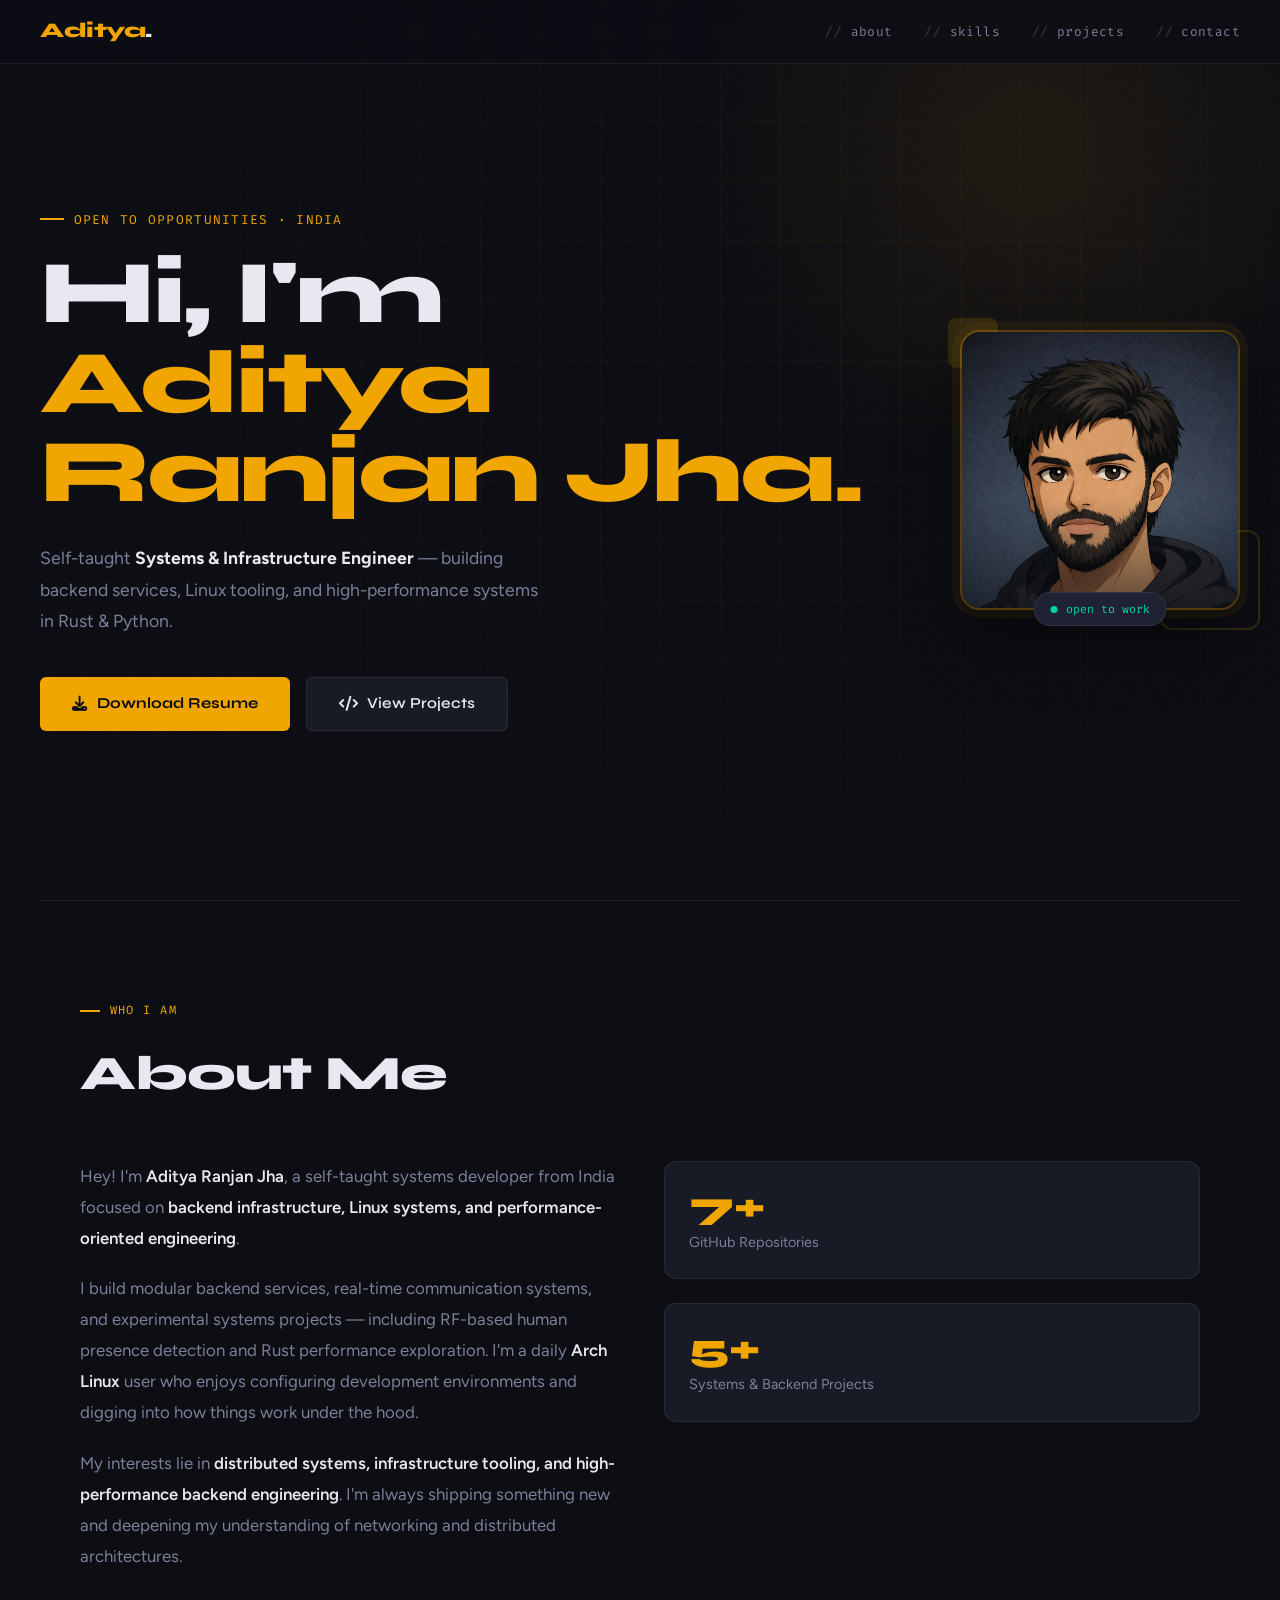
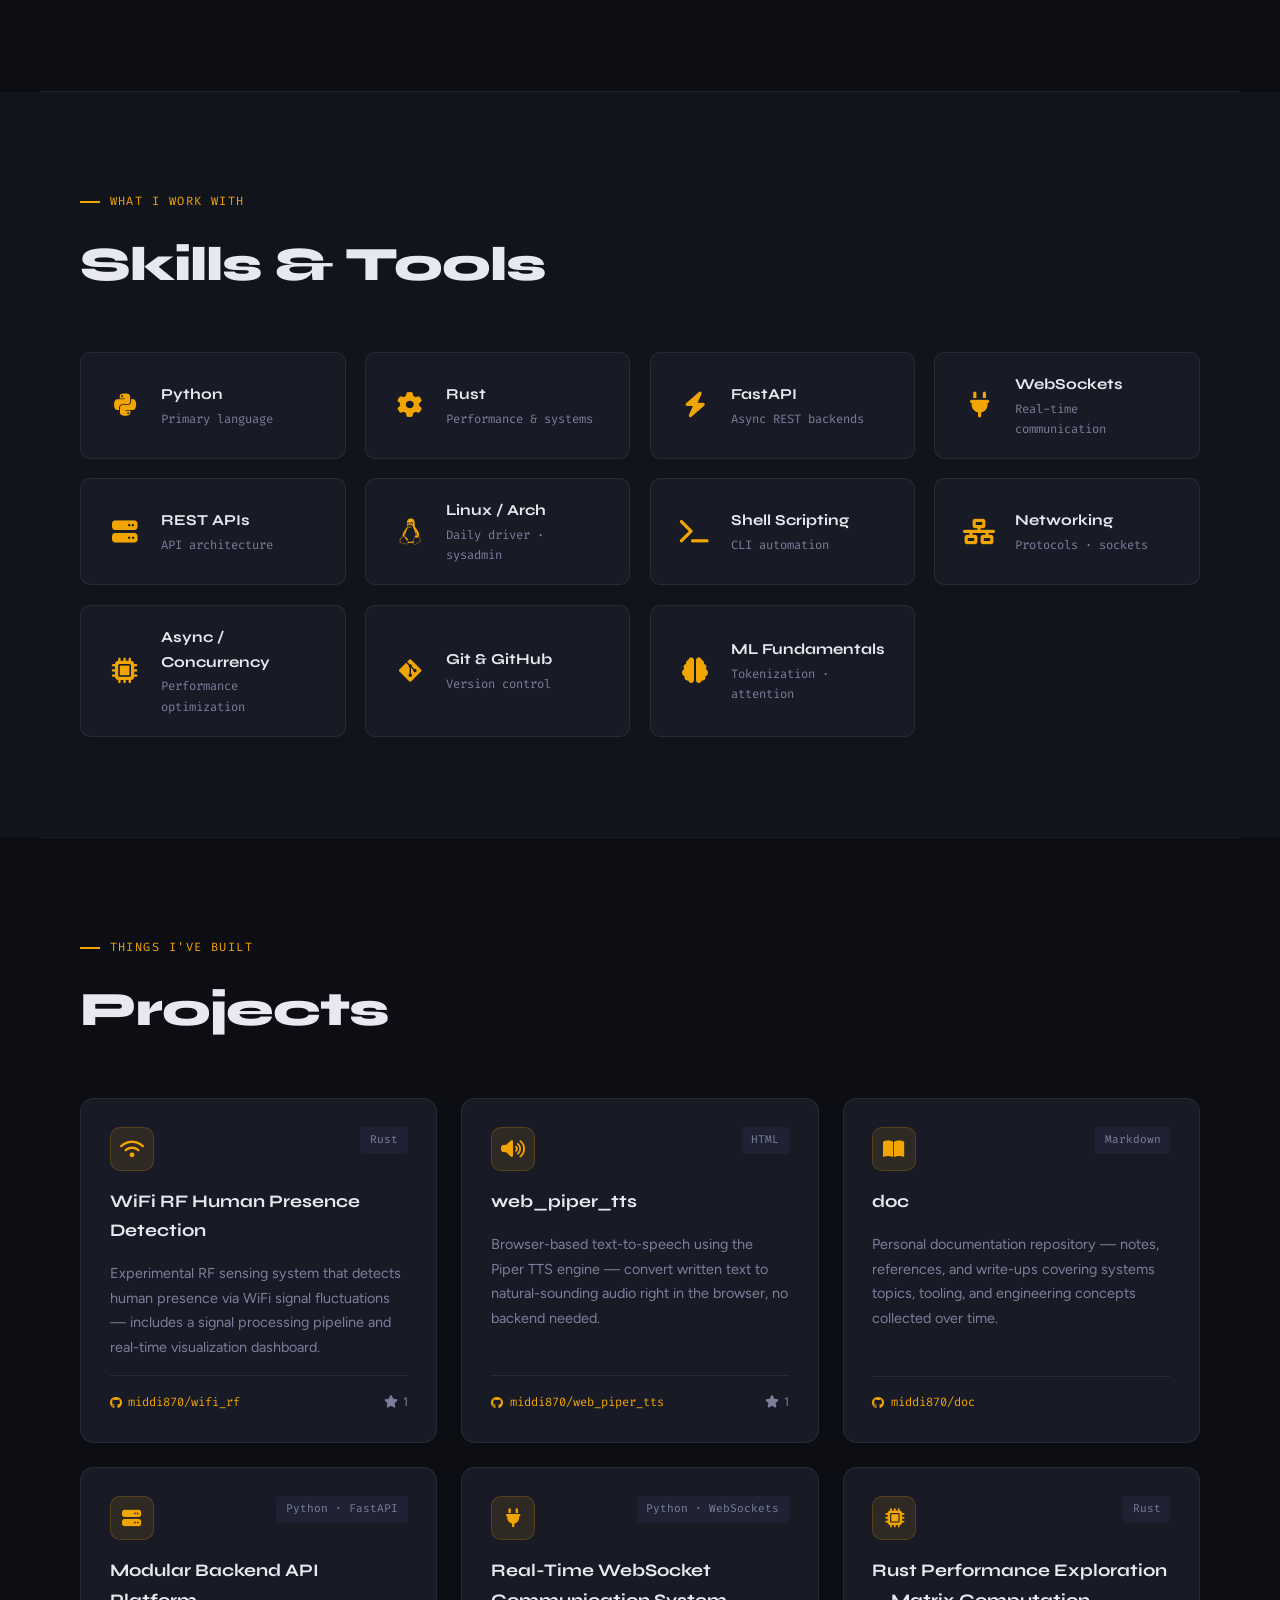
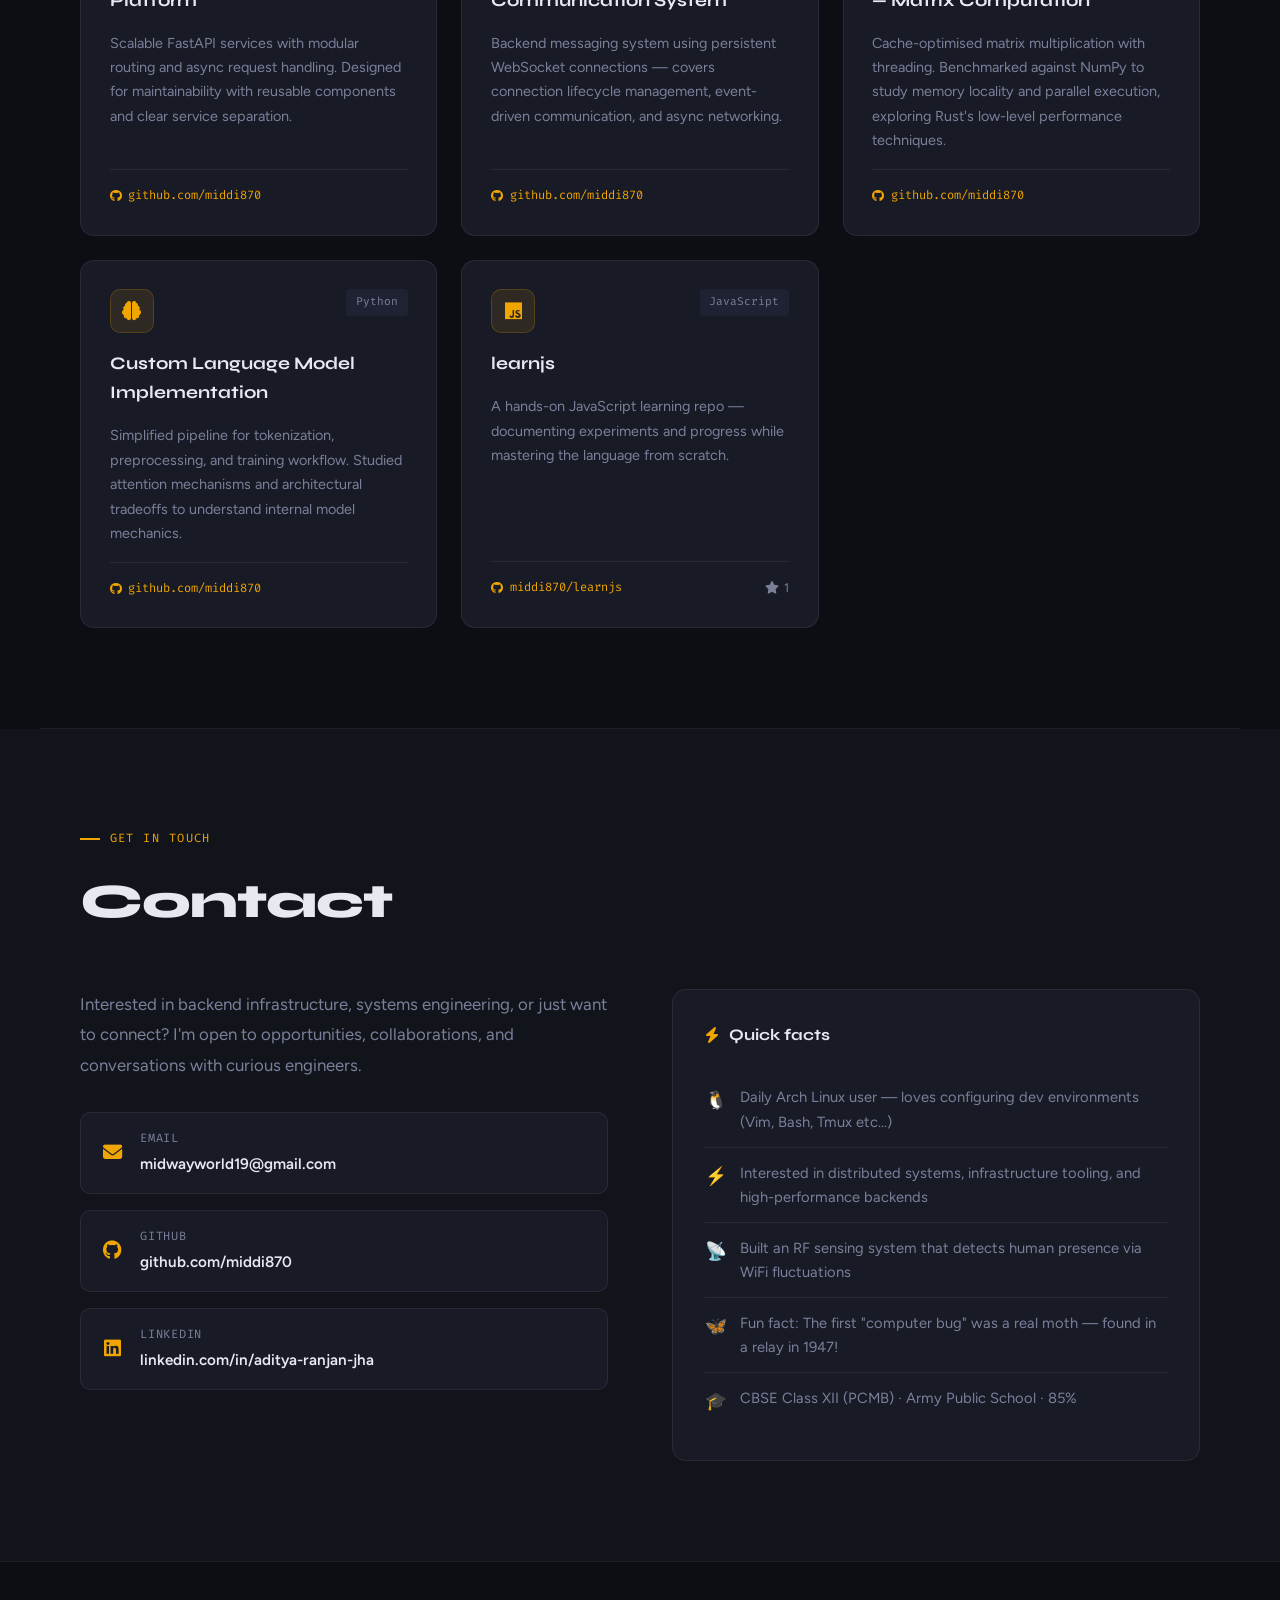
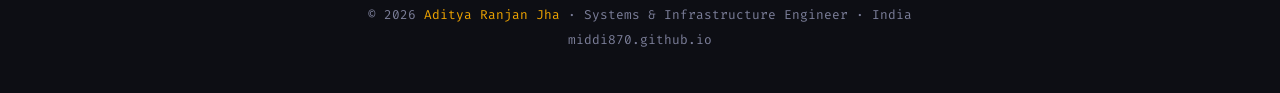
==== commit 69d169e3: "favi" ====
--- a/index.html
+++ b/index.html
@@ -4,177 +4,15 @@
   <meta charset="UTF-8" />
   <meta name="viewport" content="width=device-width, initial-scale=1.0" />
   <title>Aditya Ranjan Jha | Systems & Infrastructure Engineer</title>
-  <link rel="icon" href="favicon.ico" />
+  <link rel="icon" type="image/svg+xml" href="/favicon.svg" />
   <meta name="description" content="Aditya Ranjan Jha - Systems & Infrastructure Engineer specialising in Python, Rust, FastAPI, Linux and backend systems." />
   <meta name="google-site-verification" content="PqTwdbq38SiQ_-vCQVxS20joux2Q7LmMdFsbvpdDiC8" />
   <link href="https://fonts.googleapis.com/css2?family=Syne:wght@400;600;700;800&family=Figtree:wght@300;400;500;600&family=Fira+Code:wght@400;500&display=swap" rel="stylesheet" />
   <link rel="stylesheet" href="https://cdnjs.cloudflare.com/ajax/libs/font-awesome/6.5.0/css/all.min.css" />
-  <style>
-    :root {
-      --bg: #0d0e14;
-      --bg2: #12141c;
-      --surface: #181b26;
-      --surface2: #1f2233;
-      --border: rgba(255,255,255,0.07);
-      --text: #e8e9f0;
-      --muted: #7c7f9a;
-      --accent: #f0a500;
-      --accent2: #ff6b35;
-      --accent3: #00d4aa;
-      --glow: rgba(240,165,0,0.15);
-      --font-display: 'Syne', sans-serif;
-      --font-body: 'Figtree', sans-serif;
-      --font-mono: 'Fira Code', monospace;
-    }
-
-    *, *::before, *::after { margin:0; padding:0; box-sizing:border-box; }
-    html { scroll-behavior: smooth; scroll-padding-top: 70px; }
-    body { font-family: var(--font-body); background: var(--bg); color: var(--text); overflow-x: hidden; line-height: 1.65; }
-
-    body::before {
-      content: '';
-      position: fixed;
-      inset: 0;
-      pointer-events: none;
-      z-index: 0;
-      background-image: url("data:image/svg+xml,%3Csvg viewBox='0 0 256 256' xmlns='http://www.w3.org/2000/svg'%3E%3Cfilter id='noise'%3E%3CfeTurbulence type='fractalNoise' baseFrequency='0.9' numOctaves='4' stitchTiles='stitch'/%3E%3C/filter%3E%3Crect width='100%25' height='100%25' filter='url(%23noise)' opacity='0.03'/%3E%3C/svg%3E");
-      opacity: 0.4;
-    }
-
-    .topbar {
-      position: fixed; top: 0; left: 0; right: 0; z-index: 100;
-      display: flex; align-items: center; justify-content: space-between;
-      padding: 0 2.5rem; height: 64px;
-      background: rgba(13,14,20,0.85); backdrop-filter: blur(14px);
-      border-bottom: 1px solid var(--border);
-    }
-    .topbar-logo { font-family: var(--font-display); font-size: 1.3rem; font-weight: 800; color: var(--accent); letter-spacing: -0.5px; }
-    .topbar-logo span { color: var(--text); }
-    .topbar-nav { display: flex; gap: 2rem; }
-    .topbar-nav a { font-family: var(--font-mono); font-size: 0.8rem; color: var(--muted); text-decoration: none; transition: color 0.2s; letter-spacing: 0.03em; }
-    .topbar-nav a:hover { color: var(--accent); }
-    .topbar-nav a::before { content: '// '; opacity: 0.4; }
-
-    .hero { min-height: 100vh; display: flex; align-items: center; padding: 100px 2.5rem 60px; position: relative; overflow: hidden; }
-    .hero-grid-bg {
-      position: absolute; inset: 0;
-      background-image: linear-gradient(rgba(240,165,0,0.04) 1px, transparent 1px), linear-gradient(90deg, rgba(240,165,0,0.04) 1px, transparent 1px);
-      background-size: 60px 60px;
-      mask-image: radial-gradient(ellipse at 60% 40%, black 30%, transparent 75%);
-    }
-    .hero-glow { position: absolute; width: 700px; height: 700px; border-radius: 50%; background: radial-gradient(circle, rgba(240,165,0,0.08) 0%, transparent 70%); top: -200px; right: -100px; pointer-events: none; }
-    .hero-inner { max-width: 1200px; margin: 0 auto; display: grid; grid-template-columns: 1fr auto; gap: 4rem; align-items: center; width: 100%; position: relative; z-index: 1; }
-    .hero-tag { font-family: var(--font-mono); font-size: 0.8rem; color: var(--accent); letter-spacing: 0.1em; text-transform: uppercase; margin-bottom: 1.2rem; display: flex; align-items: center; gap: 0.6rem; }
-    .hero-tag::before { content: ''; display: inline-block; width: 24px; height: 2px; background: var(--accent); }
-    .hero h1 { font-family: var(--font-display); font-size: clamp(3.5rem, 7vw, 6.5rem); font-weight: 800; line-height: 1; letter-spacing: -2px; margin-bottom: 1.5rem; }
-    .hero h1 .name-line { display: block; color: var(--text); }
-    .hero h1 .accent-line { display: block; color: var(--accent); }
-    .hero-desc { font-size: 1.1rem; color: var(--muted); max-width: 500px; line-height: 1.8; margin-bottom: 2.5rem; }
-    .hero-ctas { display: flex; gap: 1rem; flex-wrap: wrap; }
-
-    .btn-primary { display: inline-flex; align-items: center; gap: 0.6rem; padding: 0.85rem 2rem; background: var(--accent); color: #0d0e14; font-family: var(--font-display); font-weight: 700; font-size: 0.95rem; border-radius: 6px; text-decoration: none; transition: all 0.25s; }
-    .btn-primary:hover { background: #ffb820; transform: translateY(-2px); box-shadow: 0 8px 24px rgba(240,165,0,0.3); }
-    .btn-secondary { display: inline-flex; align-items: center; gap: 0.6rem; padding: 0.85rem 2rem; border: 1px solid var(--border); color: var(--text); font-family: var(--font-display); font-weight: 600; font-size: 0.95rem; border-radius: 6px; text-decoration: none; transition: all 0.25s; background: var(--surface); }
-    .btn-secondary:hover { border-color: var(--accent); color: var(--accent); transform: translateY(-2px); }
-
-    .hero-photo-wrap { position: relative; flex-shrink: 0; }
-    .hero-photo-frame { width: 280px; height: 280px; border-radius: 20px; position: relative; overflow: hidden; border: 2px solid rgba(240,165,0,0.3); box-shadow: 0 0 0 8px rgba(240,165,0,0.05), 0 30px 60px rgba(0,0,0,0.5); }
-    .hero-photo-frame::after { content: ''; position: absolute; inset: 0; background: linear-gradient(to bottom, transparent 60%, rgba(13,14,20,0.6)); }
-    .hero-photo-frame img { width: 100%; height: 100%; object-fit: cover; object-position: top; }
-    .photo-decoration { position: absolute; width: 100px; height: 100px; border: 2px solid rgba(240,165,0,0.2); border-radius: 12px; bottom: -20px; right: -20px; z-index: -1; }
-    .photo-decoration2 { position: absolute; width: 50px; height: 50px; background: var(--accent); border-radius: 8px; top: -12px; left: -12px; opacity: 0.15; z-index: -1; }
-    .status-badge { position: absolute; bottom: -16px; left: 50%; transform: translateX(-50%); background: var(--surface2); border: 1px solid var(--border); border-radius: 20px; padding: 0.4rem 1rem; font-family: var(--font-mono); font-size: 0.72rem; color: var(--accent3); white-space: nowrap; display: flex; align-items: center; gap: 0.5rem; z-index: 2; }
-    .status-dot { width: 7px; height: 7px; border-radius: 50%; background: var(--accent3); animation: pulse 2s infinite; }
-    @keyframes pulse { 0%, 100% { opacity: 1; transform: scale(1); } 50% { opacity: 0.5; transform: scale(1.3); } }
-
-    .section { max-width: 1200px; margin: 0 auto; padding: 100px 2.5rem; position: relative; z-index: 1; }
-    .section-label { font-family: var(--font-mono); font-size: 0.75rem; letter-spacing: 0.12em; text-transform: uppercase; color: var(--accent); margin-bottom: 0.8rem; display: flex; align-items: center; gap: 0.6rem; }
-    .section-label::before { content: ''; display: inline-block; width: 20px; height: 2px; background: var(--accent); }
-    .section-title { font-family: var(--font-display); font-size: clamp(2rem, 4vw, 3rem); font-weight: 800; letter-spacing: -1px; margin-bottom: 3rem; color: var(--text); }
-    .divider { border: none; border-top: 1px solid var(--border); max-width: 1200px; margin: 0 auto; }
-
-    .about-grid { display: grid; grid-template-columns: 1fr 1fr; gap: 3rem; align-items: start; }
-    .about-text p { color: var(--muted); font-size: 1.05rem; line-height: 1.85; margin-bottom: 1.2rem; }
-    .about-text p strong { color: var(--text); font-weight: 600; }
-    .about-stats { display: flex; flex-direction: column; gap: 1.5rem; }
-    .stat-card { background: var(--surface); border: 1px solid var(--border); border-radius: 12px; padding: 1.5rem; transition: border-color 0.25s; }
-    .stat-card:hover { border-color: rgba(240,165,0,0.3); }
-    .stat-number { font-family: var(--font-display); font-size: 2.5rem; font-weight: 800; color: var(--accent); letter-spacing: -1px; line-height: 1; margin-bottom: 0.3rem; }
-    .stat-label { font-size: 0.9rem; color: var(--muted); }
-
-    .skills-section { background: var(--bg2); }
-    .skills-wrapper { max-width: 1200px; margin: 0 auto; padding: 100px 2.5rem; position: relative; z-index: 1; }
-    .skills-grid { display: grid; grid-template-columns: repeat(auto-fill, minmax(220px, 1fr)); gap: 1.2rem; }
-    .skill-pill { background: var(--surface); border: 1px solid var(--border); border-radius: 10px; padding: 1.2rem 1.5rem; display: flex; align-items: center; gap: 1rem; transition: all 0.25s; cursor: default; }
-    .skill-pill:hover { border-color: var(--accent); background: var(--surface2); transform: translateY(-3px); box-shadow: 0 8px 20px rgba(0,0,0,0.3); }
-    .skill-icon { font-size: 1.6rem; width: 40px; text-align: center; flex-shrink: 0; color: var(--accent); }
-    .skill-name { font-family: var(--font-display); font-weight: 700; font-size: 0.95rem; margin-bottom: 0.1rem; }
-    .skill-sub { font-size: 0.76rem; color: var(--muted); font-family: var(--font-mono); }
-
-    .projects-grid { display: grid; grid-template-columns: repeat(auto-fill, minmax(340px, 1fr)); gap: 1.5rem; }
-    .project-card { background: var(--surface); border: 1px solid var(--border); border-radius: 14px; padding: 1.8rem; text-decoration: none; color: inherit; display: flex; flex-direction: column; gap: 1rem; transition: all 0.25s; position: relative; overflow: hidden; }
-    .project-card::before { content: ''; position: absolute; top: 0; left: 0; right: 0; height: 3px; background: var(--accent); transform: scaleX(0); transform-origin: left; transition: transform 0.3s; }
-    .project-card:hover { border-color: rgba(240,165,0,0.25); transform: translateY(-5px); box-shadow: 0 20px 40px rgba(0,0,0,0.4); }
-    .project-card:hover::before { transform: scaleX(1); }
-    .project-card-top { display: flex; align-items: flex-start; justify-content: space-between; gap: 1rem; }
-    .project-icon { width: 44px; height: 44px; background: rgba(240,165,0,0.1); border: 1px solid rgba(240,165,0,0.2); border-radius: 10px; display: flex; align-items: center; justify-content: center; font-size: 1.2rem; color: var(--accent); flex-shrink: 0; }
-    .project-lang { font-family: var(--font-mono); font-size: 0.7rem; color: var(--muted); background: var(--surface2); padding: 0.25rem 0.6rem; border-radius: 4px; align-self: flex-start; }
-    .project-name { font-family: var(--font-display); font-size: 1.1rem; font-weight: 700; color: var(--text); }
-    .project-desc { font-size: 0.9rem; color: var(--muted); line-height: 1.7; flex: 1; }
-    .project-footer { display: flex; align-items: center; justify-content: space-between; padding-top: 1rem; border-top: 1px solid var(--border); }
-    .project-link-label { font-family: var(--font-mono); font-size: 0.75rem; color: var(--accent); display: flex; align-items: center; gap: 0.4rem; }
-    .project-stars { font-size: 0.78rem; color: var(--muted); display: flex; align-items: center; gap: 0.3rem; }
-
-    .contact-section { background: var(--bg2); }
-    .contact-wrapper { max-width: 1200px; margin: 0 auto; padding: 100px 2.5rem; position: relative; z-index: 1; }
-    .contact-grid { display: grid; grid-template-columns: 1fr 1fr; gap: 4rem; align-items: start; }
-    .contact-left p { color: var(--muted); font-size: 1.05rem; line-height: 1.8; margin-bottom: 2rem; }
-    .contact-links { display: flex; flex-direction: column; gap: 1rem; }
-    .contact-link { display: flex; align-items: center; gap: 1rem; padding: 1rem 1.2rem; background: var(--surface); border: 1px solid var(--border); border-radius: 10px; text-decoration: none; color: var(--text); transition: all 0.25s; }
-    .contact-link:hover { border-color: var(--accent); color: var(--accent); transform: translateX(5px); }
-    .contact-link i { font-size: 1.2rem; width: 24px; text-align: center; color: var(--accent); }
-    .contact-link-info { display: flex; flex-direction: column; justify-content: center; gap: 0.1rem; overflow: hidden; }
-    .contact-link-label { font-size: 0.75rem; font-family: var(--font-mono); color: var(--muted); margin-bottom: 0.1rem; text-transform: uppercase; letter-spacing: 0.06em; }
-    .contact-link-value { font-weight: 600; font-size: 0.95rem; white-space: nowrap; overflow: hidden; text-overflow: ellipsis; }
-    .contact-right { display: flex; flex-direction: column; justify-content: flex-start; gap: 1.5rem; }
-
-    .fun-facts { background: var(--surface); border: 1px solid var(--border); border-radius: 14px; padding: 2rem; }
-    .fun-facts h3 { font-family: var(--font-display); font-size: 1rem; margin-bottom: 1.5rem; color: var(--text); display: flex; align-items: center; gap: 0.6rem; }
-    .fun-facts h3 i { color: var(--accent); }
-    .fact-item { display: flex; align-items: flex-start; gap: 0.8rem; padding: 0.8rem 0; border-bottom: 1px solid var(--border); font-size: 0.92rem; color: var(--muted); }
-    .fact-item:last-child { border-bottom: none; }
-    .fact-emoji { font-size: 1.1rem; flex-shrink: 0; }
-
-    footer { border-top: 1px solid var(--border); padding: 2.5rem; text-align: center; background: var(--bg); position: relative; z-index: 1; }
-    footer p { font-family: var(--font-mono); font-size: 0.8rem; color: var(--muted); line-height: 2; }
-    footer a { color: var(--accent); text-decoration: none; }
-
-    .btt { position: fixed; bottom: 2rem; right: 2rem; width: 44px; height: 44px; background: var(--surface2); border: 1px solid var(--border); color: var(--accent); border-radius: 8px; display: flex; align-items: center; justify-content: center; cursor: pointer; opacity: 0; transform: translateY(10px); transition: all 0.3s; z-index: 99; font-size: 1rem; }
-    .btt.visible { opacity: 1; transform: translateY(0); }
-    .btt:hover { background: var(--accent); color: #0d0e14; }
-
-    @keyframes fadeUp { from { opacity: 0; transform: translateY(25px); } to { opacity: 1; transform: translateY(0); } }
-    .hero-inner { animation: fadeUp 0.8s ease-out both; }
-    .hero-photo-wrap { animation: fadeUp 0.8s 0.15s ease-out both; }
-
-    @media (max-width: 900px) {
-      .hero-inner { grid-template-columns: 1fr; }
-      .hero-photo-wrap { display: flex; justify-content: center; order: -1; }
-      .hero h1 { font-size: clamp(2.5rem, 8vw, 4rem); }
-      .about-grid, .contact-grid { grid-template-columns: 1fr; }
-      .topbar-nav { gap: 1rem; }
-    }
-    @media (max-width: 600px) {
-      .topbar { padding: 0 1.2rem; }
-      .section, .skills-wrapper, .contact-wrapper { padding: 70px 1.2rem; }
-      .hero { padding: 90px 1.2rem 50px; }
-      .projects-grid { grid-template-columns: 1fr; }
-      .topbar-nav a { font-size: 0.72rem; }
-      .hero-photo-frame { width: 220px; height: 220px; }
-    }
-  </style>
+  <link rel="stylesheet" href="style.css" />
 </head>
 <body>
+
 
 <header class="topbar">
   <div class="topbar-logo">Aditya<span>.</span></div>
@@ -198,7 +36,7 @@
       </h1>
       <p class="hero-desc">
         Self-taught <strong style="color:var(--text)">Systems & Infrastructure Engineer</strong> — building backend services,
-        Linux tooling, and high-performance systems in Python & Rust.
+        Linux tooling, and high-performance systems in Rust & Python.
       </p>
       <div class="hero-ctas">
         <a href="public/aditya_ranjan_jha_resume_clean.pdf" download class="btn-primary">
--- a/style.css
+++ b/style.css
@@ -0,0 +1,769 @@
+:root {
+  --bg: #0d0e14;
+  --bg2: #12141c;
+  --surface: #181b26;
+  --surface2: #1f2233;
+  --border: rgba(255, 255, 255, 0.07);
+  --text: #e8e9f0;
+  --muted: #7c7f9a;
+  --accent: #f0a500;
+  --accent2: #ff6b35;
+  --accent3: #00d4aa;
+  --glow: rgba(240, 165, 0, 0.15);
+  --font-display: "Syne", sans-serif;
+  --font-body: "Figtree", sans-serif;
+  --font-mono: "Fira Code", monospace;
+}
+
+*,
+*::before,
+*::after {
+  margin: 0;
+  padding: 0;
+  box-sizing: border-box;
+}
+html {
+  scroll-behavior: smooth;
+  scroll-padding-top: 70px;
+}
+body {
+  font-family: var(--font-body);
+  background: var(--bg);
+  color: var(--text);
+  overflow-x: hidden;
+  line-height: 1.65;
+}
+
+body::before {
+  content: "";
+  position: fixed;
+  inset: 0;
+  pointer-events: none;
+  z-index: 0;
+  background-image: url("data:image/svg+xml,%3Csvg viewBox='0 0 256 256' xmlns='http://www.w3.org/2000/svg'%3E%3Cfilter id='noise'%3E%3CfeTurbulence type='fractalNoise' baseFrequency='0.9' numOctaves='4' stitchTiles='stitch'/%3E%3C/filter%3E%3Crect width='100%25' height='100%25' filter='url(%23noise)' opacity='0.03'/%3E%3C/svg%3E");
+  opacity: 0.4;
+}
+
+.topbar {
+  position: fixed;
+  top: 0;
+  left: 0;
+  right: 0;
+  z-index: 100;
+  display: flex;
+  align-items: center;
+  justify-content: space-between;
+  padding: 0 2.5rem;
+  height: 64px;
+  background: rgba(13, 14, 20, 0.85);
+  backdrop-filter: blur(14px);
+  border-bottom: 1px solid var(--border);
+}
+.topbar-logo {
+  font-family: var(--font-display);
+  font-size: 1.3rem;
+  font-weight: 800;
+  color: var(--accent);
+  letter-spacing: -0.5px;
+}
+.topbar-logo span {
+  color: var(--text);
+}
+.topbar-nav {
+  display: flex;
+  gap: 2rem;
+}
+.topbar-nav a {
+  font-family: var(--font-mono);
+  font-size: 0.8rem;
+  color: var(--muted);
+  text-decoration: none;
+  transition: color 0.2s;
+  letter-spacing: 0.03em;
+}
+.topbar-nav a:hover {
+  color: var(--accent);
+}
+.topbar-nav a::before {
+  content: "// ";
+  opacity: 0.4;
+}
+
+.hero {
+  min-height: 100vh;
+  display: flex;
+  align-items: center;
+  padding: 100px 2.5rem 60px;
+  position: relative;
+  overflow: hidden;
+}
+.hero-grid-bg {
+  position: absolute;
+  inset: 0;
+  background-image:
+    linear-gradient(rgba(240, 165, 0, 0.04) 1px, transparent 1px),
+    linear-gradient(90deg, rgba(240, 165, 0, 0.04) 1px, transparent 1px);
+  background-size: 60px 60px;
+  mask-image: radial-gradient(ellipse at 60% 40%, black 30%, transparent 75%);
+}
+.hero-glow {
+  position: absolute;
+  width: 700px;
+  height: 700px;
+  border-radius: 50%;
+  background: radial-gradient(
+    circle,
+    rgba(240, 165, 0, 0.08) 0%,
+    transparent 70%
+  );
+  top: -200px;
+  right: -100px;
+  pointer-events: none;
+}
+.hero-inner {
+  max-width: 1200px;
+  margin: 0 auto;
+  display: grid;
+  grid-template-columns: 1fr auto;
+  gap: 4rem;
+  align-items: center;
+  width: 100%;
+  position: relative;
+  z-index: 1;
+}
+.hero-tag {
+  font-family: var(--font-mono);
+  font-size: 0.8rem;
+  color: var(--accent);
+  letter-spacing: 0.1em;
+  text-transform: uppercase;
+  margin-bottom: 1.2rem;
+  display: flex;
+  align-items: center;
+  gap: 0.6rem;
+}
+.hero-tag::before {
+  content: "";
+  display: inline-block;
+  width: 24px;
+  height: 2px;
+  background: var(--accent);
+}
+.hero h1 {
+  font-family: var(--font-display);
+  font-size: clamp(3.5rem, 7vw, 6.5rem);
+  font-weight: 800;
+  line-height: 1;
+  letter-spacing: -2px;
+  margin-bottom: 1.5rem;
+}
+.hero h1 .name-line {
+  display: block;
+  color: var(--text);
+}
+.hero h1 .accent-line {
+  display: block;
+  color: var(--accent);
+}
+.hero-desc {
+  font-size: 1.1rem;
+  color: var(--muted);
+  max-width: 500px;
+  line-height: 1.8;
+  margin-bottom: 2.5rem;
+}
+.hero-ctas {
+  display: flex;
+  gap: 1rem;
+  flex-wrap: wrap;
+}
+
+.btn-primary {
+  display: inline-flex;
+  align-items: center;
+  gap: 0.6rem;
+  padding: 0.85rem 2rem;
+  background: var(--accent);
+  color: #0d0e14;
+  font-family: var(--font-display);
+  font-weight: 700;
+  font-size: 0.95rem;
+  border-radius: 6px;
+  text-decoration: none;
+  transition: all 0.25s;
+}
+.btn-primary:hover {
+  background: #ffb820;
+  transform: translateY(-2px);
+  box-shadow: 0 8px 24px rgba(240, 165, 0, 0.3);
+}
+.btn-secondary {
+  display: inline-flex;
+  align-items: center;
+  gap: 0.6rem;
+  padding: 0.85rem 2rem;
+  border: 1px solid var(--border);
+  color: var(--text);
+  font-family: var(--font-display);
+  font-weight: 600;
+  font-size: 0.95rem;
+  border-radius: 6px;
+  text-decoration: none;
+  transition: all 0.25s;
+  background: var(--surface);
+}
+.btn-secondary:hover {
+  border-color: var(--accent);
+  color: var(--accent);
+  transform: translateY(-2px);
+}
+
+.hero-photo-wrap {
+  position: relative;
+  flex-shrink: 0;
+}
+.hero-photo-frame {
+  width: 280px;
+  height: 280px;
+  border-radius: 20px;
+  position: relative;
+  overflow: hidden;
+  border: 2px solid rgba(240, 165, 0, 0.3);
+  box-shadow:
+    0 0 0 8px rgba(240, 165, 0, 0.05),
+    0 30px 60px rgba(0, 0, 0, 0.5);
+}
+.hero-photo-frame::after {
+  content: "";
+  position: absolute;
+  inset: 0;
+  background: linear-gradient(
+    to bottom,
+    transparent 60%,
+    rgba(13, 14, 20, 0.6)
+  );
+}
+.hero-photo-frame img {
+  width: 100%;
+  height: 100%;
+  object-fit: cover;
+  object-position: top;
+}
+.photo-decoration {
+  position: absolute;
+  width: 100px;
+  height: 100px;
+  border: 2px solid rgba(240, 165, 0, 0.2);
+  border-radius: 12px;
+  bottom: -20px;
+  right: -20px;
+  z-index: -1;
+}
+.photo-decoration2 {
+  position: absolute;
+  width: 50px;
+  height: 50px;
+  background: var(--accent);
+  border-radius: 8px;
+  top: -12px;
+  left: -12px;
+  opacity: 0.15;
+  z-index: -1;
+}
+.status-badge {
+  position: absolute;
+  bottom: -16px;
+  left: 50%;
+  transform: translateX(-50%);
+  background: var(--surface2);
+  border: 1px solid var(--border);
+  border-radius: 20px;
+  padding: 0.4rem 1rem;
+  font-family: var(--font-mono);
+  font-size: 0.72rem;
+  color: var(--accent3);
+  white-space: nowrap;
+  display: flex;
+  align-items: center;
+  gap: 0.5rem;
+  z-index: 2;
+}
+.status-dot {
+  width: 7px;
+  height: 7px;
+  border-radius: 50%;
+  background: var(--accent3);
+  animation: pulse 2s infinite;
+}
+@keyframes pulse {
+  0%,
+  100% {
+    opacity: 1;
+    transform: scale(1);
+  }
+  50% {
+    opacity: 0.5;
+    transform: scale(1.3);
+  }
+}
+
+.section {
+  max-width: 1200px;
+  margin: 0 auto;
+  padding: 100px 2.5rem;
+  position: relative;
+  z-index: 1;
+}
+.section-label {
+  font-family: var(--font-mono);
+  font-size: 0.75rem;
+  letter-spacing: 0.12em;
+  text-transform: uppercase;
+  color: var(--accent);
+  margin-bottom: 0.8rem;
+  display: flex;
+  align-items: center;
+  gap: 0.6rem;
+}
+.section-label::before {
+  content: "";
+  display: inline-block;
+  width: 20px;
+  height: 2px;
+  background: var(--accent);
+}
+.section-title {
+  font-family: var(--font-display);
+  font-size: clamp(2rem, 4vw, 3rem);
+  font-weight: 800;
+  letter-spacing: -1px;
+  margin-bottom: 3rem;
+  color: var(--text);
+}
+.divider {
+  border: none;
+  border-top: 1px solid var(--border);
+  max-width: 1200px;
+  margin: 0 auto;
+}
+
+.about-grid {
+  display: grid;
+  grid-template-columns: 1fr 1fr;
+  gap: 3rem;
+  align-items: start;
+}
+.about-text p {
+  color: var(--muted);
+  font-size: 1.05rem;
+  line-height: 1.85;
+  margin-bottom: 1.2rem;
+}
+.about-text p strong {
+  color: var(--text);
+  font-weight: 600;
+}
+.about-stats {
+  display: flex;
+  flex-direction: column;
+  gap: 1.5rem;
+}
+.stat-card {
+  background: var(--surface);
+  border: 1px solid var(--border);
+  border-radius: 12px;
+  padding: 1.5rem;
+  transition: border-color 0.25s;
+}
+.stat-card:hover {
+  border-color: rgba(240, 165, 0, 0.3);
+}
+.stat-number {
+  font-family: var(--font-display);
+  font-size: 2.5rem;
+  font-weight: 800;
+  color: var(--accent);
+  letter-spacing: -1px;
+  line-height: 1;
+  margin-bottom: 0.3rem;
+}
+.stat-label {
+  font-size: 0.9rem;
+  color: var(--muted);
+}
+
+.skills-section {
+  background: var(--bg2);
+}
+.skills-wrapper {
+  max-width: 1200px;
+  margin: 0 auto;
+  padding: 100px 2.5rem;
+  position: relative;
+  z-index: 1;
+}
+.skills-grid {
+  display: grid;
+  grid-template-columns: repeat(auto-fill, minmax(220px, 1fr));
+  gap: 1.2rem;
+}
+.skill-pill {
+  background: var(--surface);
+  border: 1px solid var(--border);
+  border-radius: 10px;
+  padding: 1.2rem 1.5rem;
+  display: flex;
+  align-items: center;
+  gap: 1rem;
+  transition: all 0.25s;
+  cursor: default;
+}
+.skill-pill:hover {
+  border-color: var(--accent);
+  background: var(--surface2);
+  transform: translateY(-3px);
+  box-shadow: 0 8px 20px rgba(0, 0, 0, 0.3);
+}
+.skill-icon {
+  font-size: 1.6rem;
+  width: 40px;
+  text-align: center;
+  flex-shrink: 0;
+  color: var(--accent);
+}
+.skill-name {
+  font-family: var(--font-display);
+  font-weight: 700;
+  font-size: 0.95rem;
+  margin-bottom: 0.1rem;
+}
+.skill-sub {
+  font-size: 0.76rem;
+  color: var(--muted);
+  font-family: var(--font-mono);
+}
+
+.projects-grid {
+  display: grid;
+  grid-template-columns: repeat(auto-fill, minmax(340px, 1fr));
+  gap: 1.5rem;
+}
+.project-card {
+  background: var(--surface);
+  border: 1px solid var(--border);
+  border-radius: 14px;
+  padding: 1.8rem;
+  text-decoration: none;
+  color: inherit;
+  display: flex;
+  flex-direction: column;
+  gap: 1rem;
+  transition: all 0.25s;
+  position: relative;
+  overflow: hidden;
+}
+.project-card::before {
+  content: "";
+  position: absolute;
+  top: 0;
+  left: 0;
+  right: 0;
+  height: 3px;
+  background: var(--accent);
+  transform: scaleX(0);
+  transform-origin: left;
+  transition: transform 0.3s;
+}
+.project-card:hover {
+  border-color: rgba(240, 165, 0, 0.25);
+  transform: translateY(-5px);
+  box-shadow: 0 20px 40px rgba(0, 0, 0, 0.4);
+}
+.project-card:hover::before {
+  transform: scaleX(1);
+}
+.project-card-top {
+  display: flex;
+  align-items: flex-start;
+  justify-content: space-between;
+  gap: 1rem;
+}
+.project-icon {
+  width: 44px;
+  height: 44px;
+  background: rgba(240, 165, 0, 0.1);
+  border: 1px solid rgba(240, 165, 0, 0.2);
+  border-radius: 10px;
+  display: flex;
+  align-items: center;
+  justify-content: center;
+  font-size: 1.2rem;
+  color: var(--accent);
+  flex-shrink: 0;
+}
+.project-lang {
+  font-family: var(--font-mono);
+  font-size: 0.7rem;
+  color: var(--muted);
+  background: var(--surface2);
+  padding: 0.25rem 0.6rem;
+  border-radius: 4px;
+  align-self: flex-start;
+}
+.project-name {
+  font-family: var(--font-display);
+  font-size: 1.1rem;
+  font-weight: 700;
+  color: var(--text);
+}
+.project-desc {
+  font-size: 0.9rem;
+  color: var(--muted);
+  line-height: 1.7;
+  flex: 1;
+}
+.project-footer {
+  display: flex;
+  align-items: center;
+  justify-content: space-between;
+  padding-top: 1rem;
+  border-top: 1px solid var(--border);
+}
+.project-link-label {
+  font-family: var(--font-mono);
+  font-size: 0.75rem;
+  color: var(--accent);
+  display: flex;
+  align-items: center;
+  gap: 0.4rem;
+}
+.project-stars {
+  font-size: 0.78rem;
+  color: var(--muted);
+  display: flex;
+  align-items: center;
+  gap: 0.3rem;
+}
+
+.contact-section {
+  background: var(--bg2);
+}
+.contact-wrapper {
+  max-width: 1200px;
+  margin: 0 auto;
+  padding: 100px 2.5rem;
+  position: relative;
+  z-index: 1;
+}
+.contact-grid {
+  display: grid;
+  grid-template-columns: 1fr 1fr;
+  gap: 4rem;
+  align-items: start;
+}
+.contact-left p {
+  color: var(--muted);
+  font-size: 1.05rem;
+  line-height: 1.8;
+  margin-bottom: 2rem;
+}
+.contact-links {
+  display: flex;
+  flex-direction: column;
+  gap: 1rem;
+}
+.contact-link {
+  display: flex;
+  align-items: center;
+  gap: 1rem;
+  padding: 1rem 1.2rem;
+  background: var(--surface);
+  border: 1px solid var(--border);
+  border-radius: 10px;
+  text-decoration: none;
+  color: var(--text);
+  transition: all 0.25s;
+}
+.contact-link:hover {
+  border-color: var(--accent);
+  color: var(--accent);
+  transform: translateX(5px);
+}
+.contact-link i {
+  font-size: 1.2rem;
+  width: 24px;
+  text-align: center;
+  color: var(--accent);
+}
+.contact-link-info {
+  display: flex;
+  flex-direction: column;
+  justify-content: center;
+  gap: 0.1rem;
+  overflow: hidden;
+}
+.contact-link-label {
+  font-size: 0.75rem;
+  font-family: var(--font-mono);
+  color: var(--muted);
+  margin-bottom: 0.1rem;
+  text-transform: uppercase;
+  letter-spacing: 0.06em;
+}
+.contact-link-value {
+  font-weight: 600;
+  font-size: 0.95rem;
+  white-space: nowrap;
+  overflow: hidden;
+  text-overflow: ellipsis;
+}
+.contact-right {
+  display: flex;
+  flex-direction: column;
+  justify-content: flex-start;
+  gap: 1.5rem;
+}
+
+.fun-facts {
+  background: var(--surface);
+  border: 1px solid var(--border);
+  border-radius: 14px;
+  padding: 2rem;
+}
+.fun-facts h3 {
+  font-family: var(--font-display);
+  font-size: 1rem;
+  margin-bottom: 1.5rem;
+  color: var(--text);
+  display: flex;
+  align-items: center;
+  gap: 0.6rem;
+}
+.fun-facts h3 i {
+  color: var(--accent);
+}
+.fact-item {
+  display: flex;
+  align-items: flex-start;
+  gap: 0.8rem;
+  padding: 0.8rem 0;
+  border-bottom: 1px solid var(--border);
+  font-size: 0.92rem;
+  color: var(--muted);
+}
+.fact-item:last-child {
+  border-bottom: none;
+}
+.fact-emoji {
+  font-size: 1.1rem;
+  flex-shrink: 0;
+}
+
+footer {
+  border-top: 1px solid var(--border);
+  padding: 2.5rem;
+  text-align: center;
+  background: var(--bg);
+  position: relative;
+  z-index: 1;
+}
+footer p {
+  font-family: var(--font-mono);
+  font-size: 0.8rem;
+  color: var(--muted);
+  line-height: 2;
+}
+footer a {
+  color: var(--accent);
+  text-decoration: none;
+}
+
+.btt {
+  position: fixed;
+  bottom: 2rem;
+  right: 2rem;
+  width: 44px;
+  height: 44px;
+  background: var(--surface2);
+  border: 1px solid var(--border);
+  color: var(--accent);
+  border-radius: 8px;
+  display: flex;
+  align-items: center;
+  justify-content: center;
+  cursor: pointer;
+  opacity: 0;
+  transform: translateY(10px);
+  transition: all 0.3s;
+  z-index: 99;
+  font-size: 1rem;
+}
+.btt.visible {
+  opacity: 1;
+  transform: translateY(0);
+}
+.btt:hover {
+  background: var(--accent);
+  color: #0d0e14;
+}
+
+@keyframes fadeUp {
+  from {
+    opacity: 0;
+    transform: translateY(25px);
+  }
+  to {
+    opacity: 1;
+    transform: translateY(0);
+  }
+}
+.hero-inner {
+  animation: fadeUp 0.8s ease-out both;
+}
+.hero-photo-wrap {
+  animation: fadeUp 0.8s 0.15s ease-out both;
+}
+
+@media (max-width: 900px) {
+  .hero-inner {
+    grid-template-columns: 1fr;
+  }
+  .hero-photo-wrap {
+    display: flex;
+    justify-content: center;
+    order: -1;
+  }
+  .hero h1 {
+    font-size: clamp(2.5rem, 8vw, 4rem);
+  }
+  .about-grid,
+  .contact-grid {
+    grid-template-columns: 1fr;
+  }
+  .topbar-nav {
+    gap: 1rem;
+  }
+}
+@media (max-width: 600px) {
+  .topbar {
+    padding: 0 1.2rem;
+  }
+  .section,
+  .skills-wrapper,
+  .contact-wrapper {
+    padding: 70px 1.2rem;
+  }
+  .hero {
+    padding: 90px 1.2rem 50px;
+  }
+  .projects-grid {
+    grid-template-columns: 1fr;
+  }
+  .topbar-nav a {
+    font-size: 0.72rem;
+  }
+  .hero-photo-frame {
+    width: 220px;
+    height: 220px;
+  }
+}
